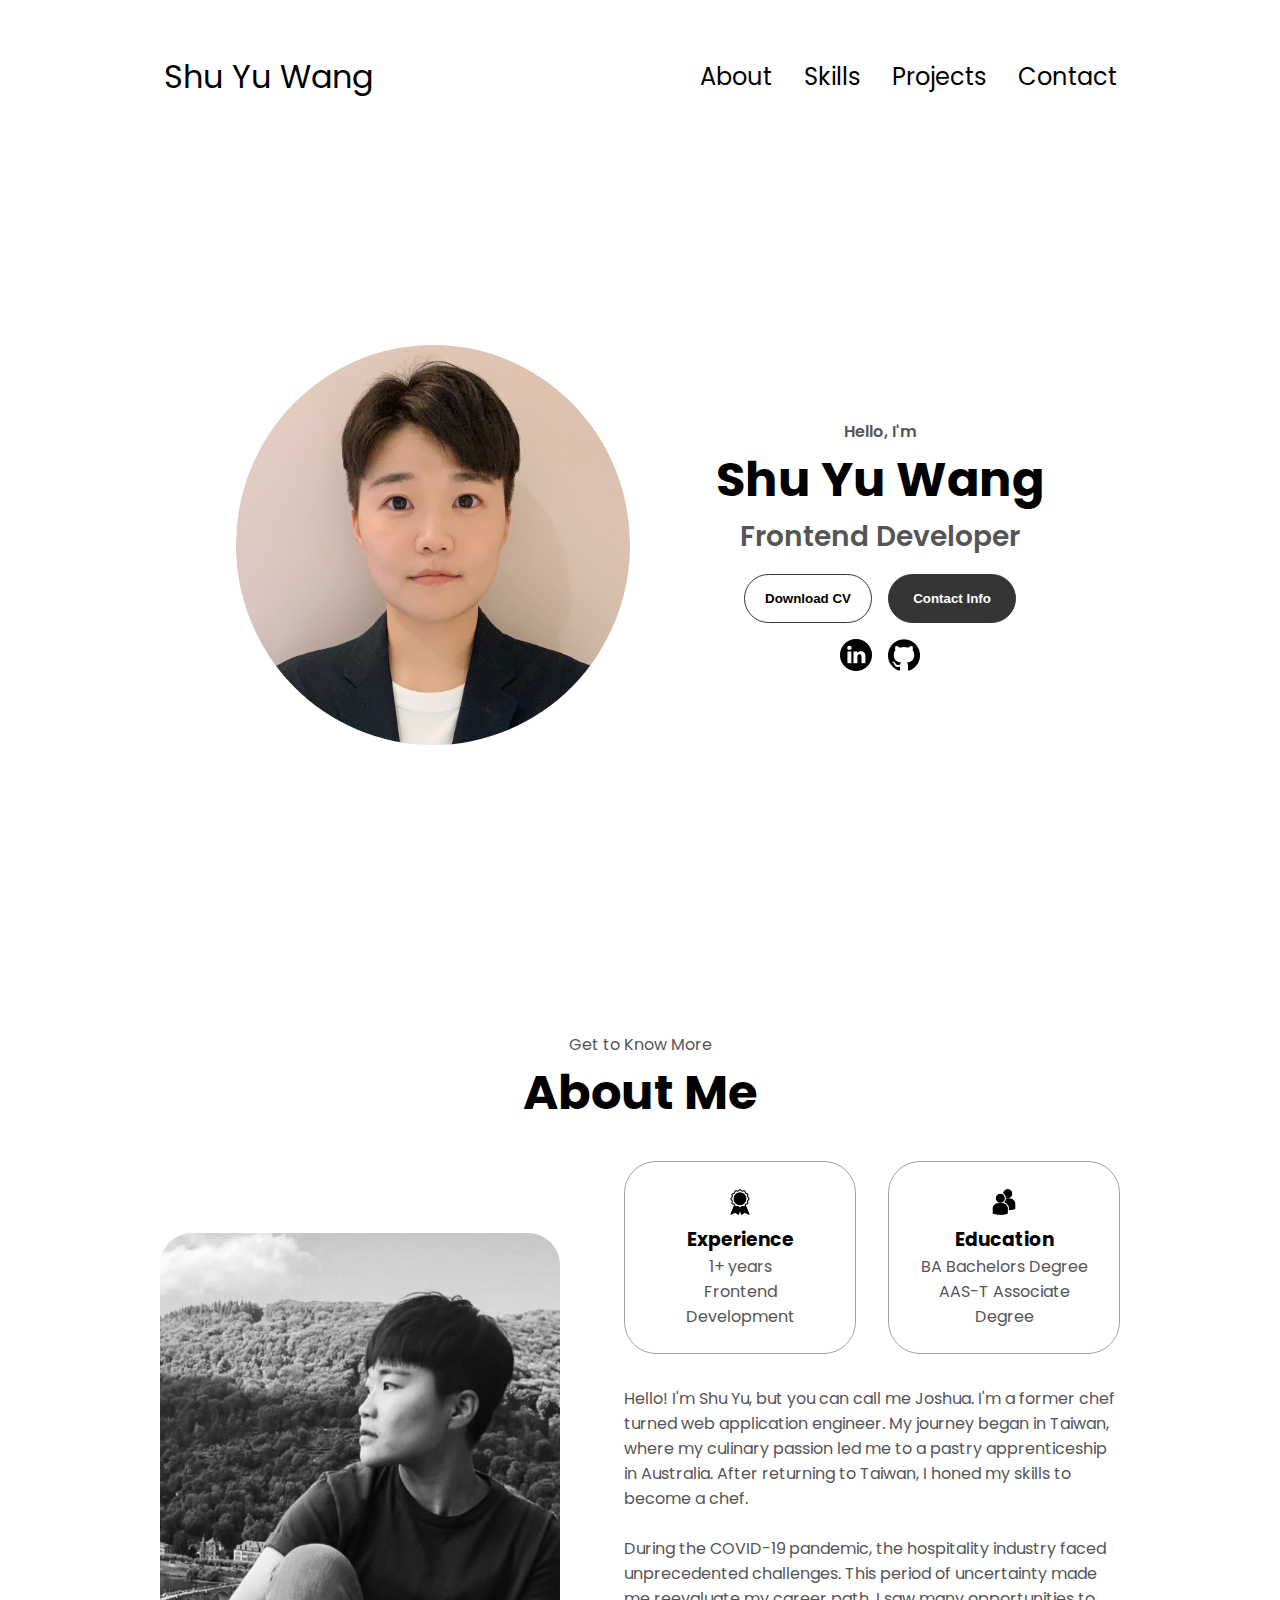
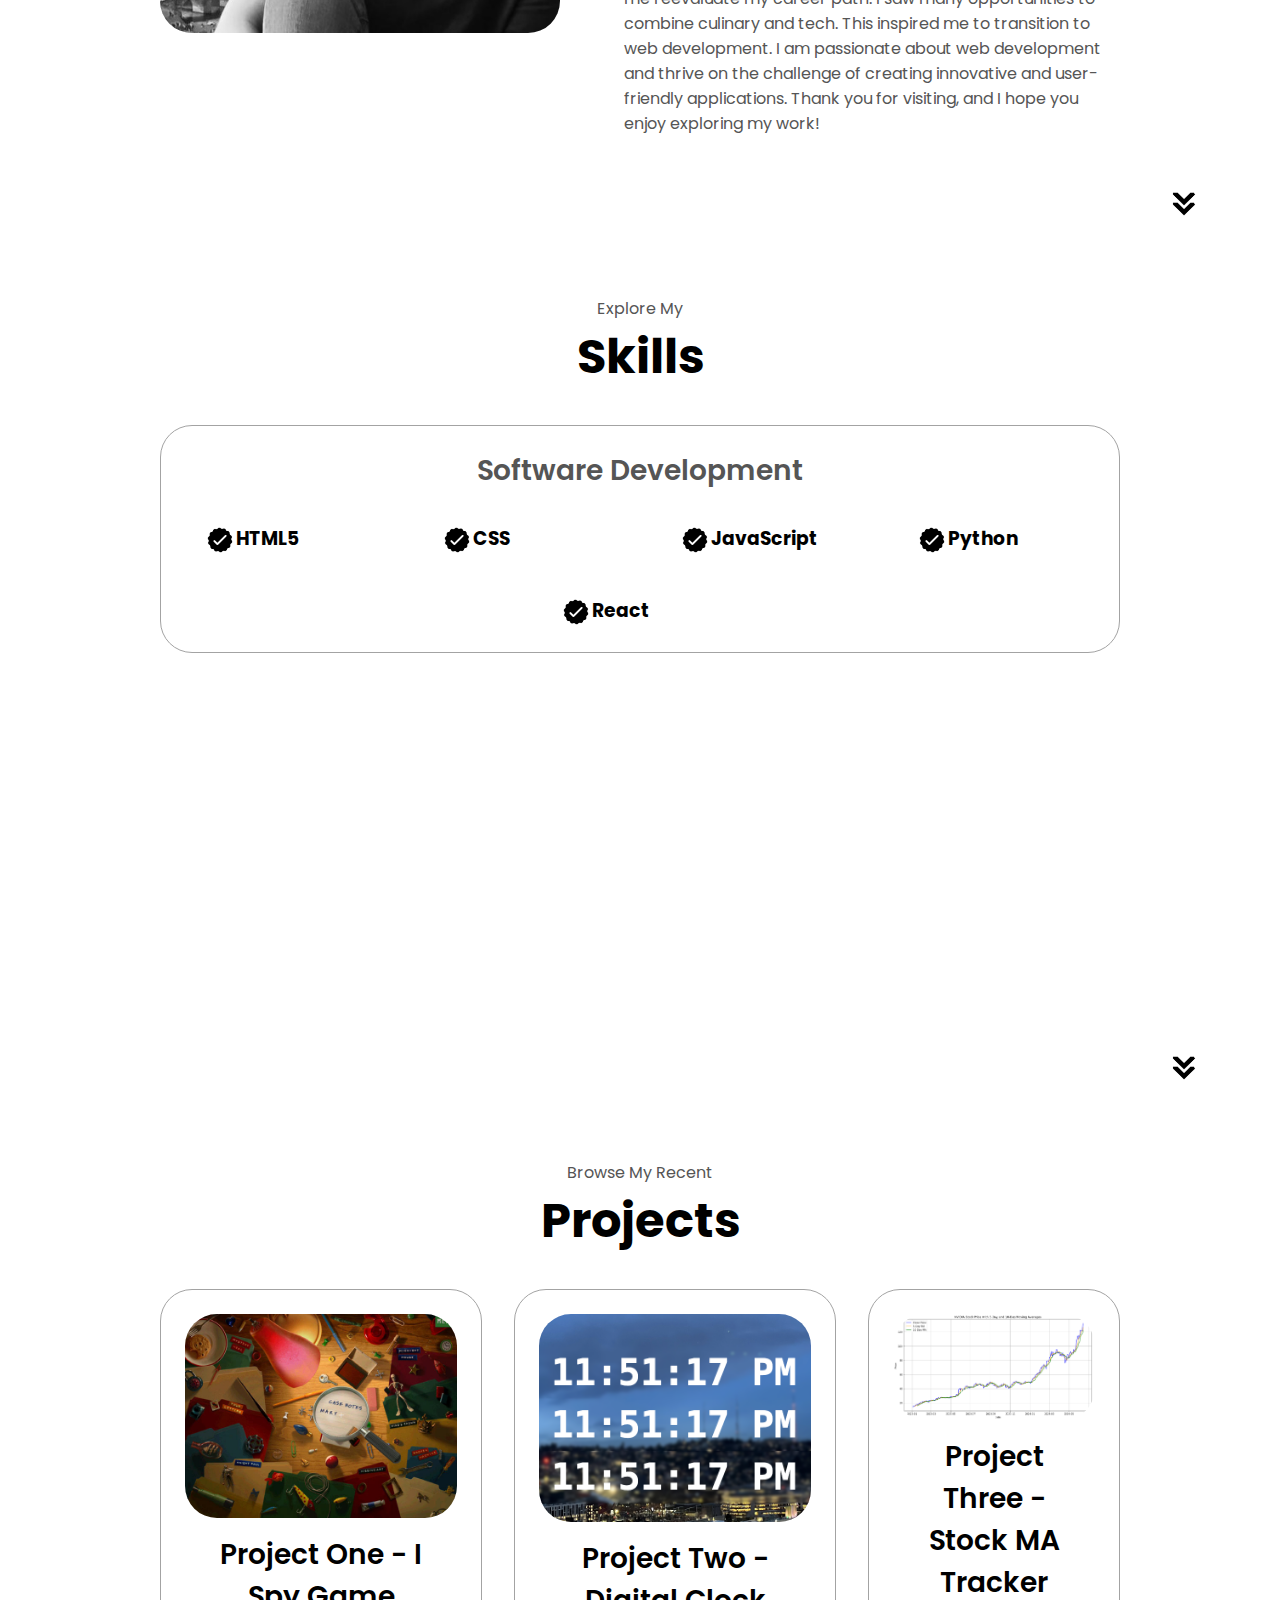
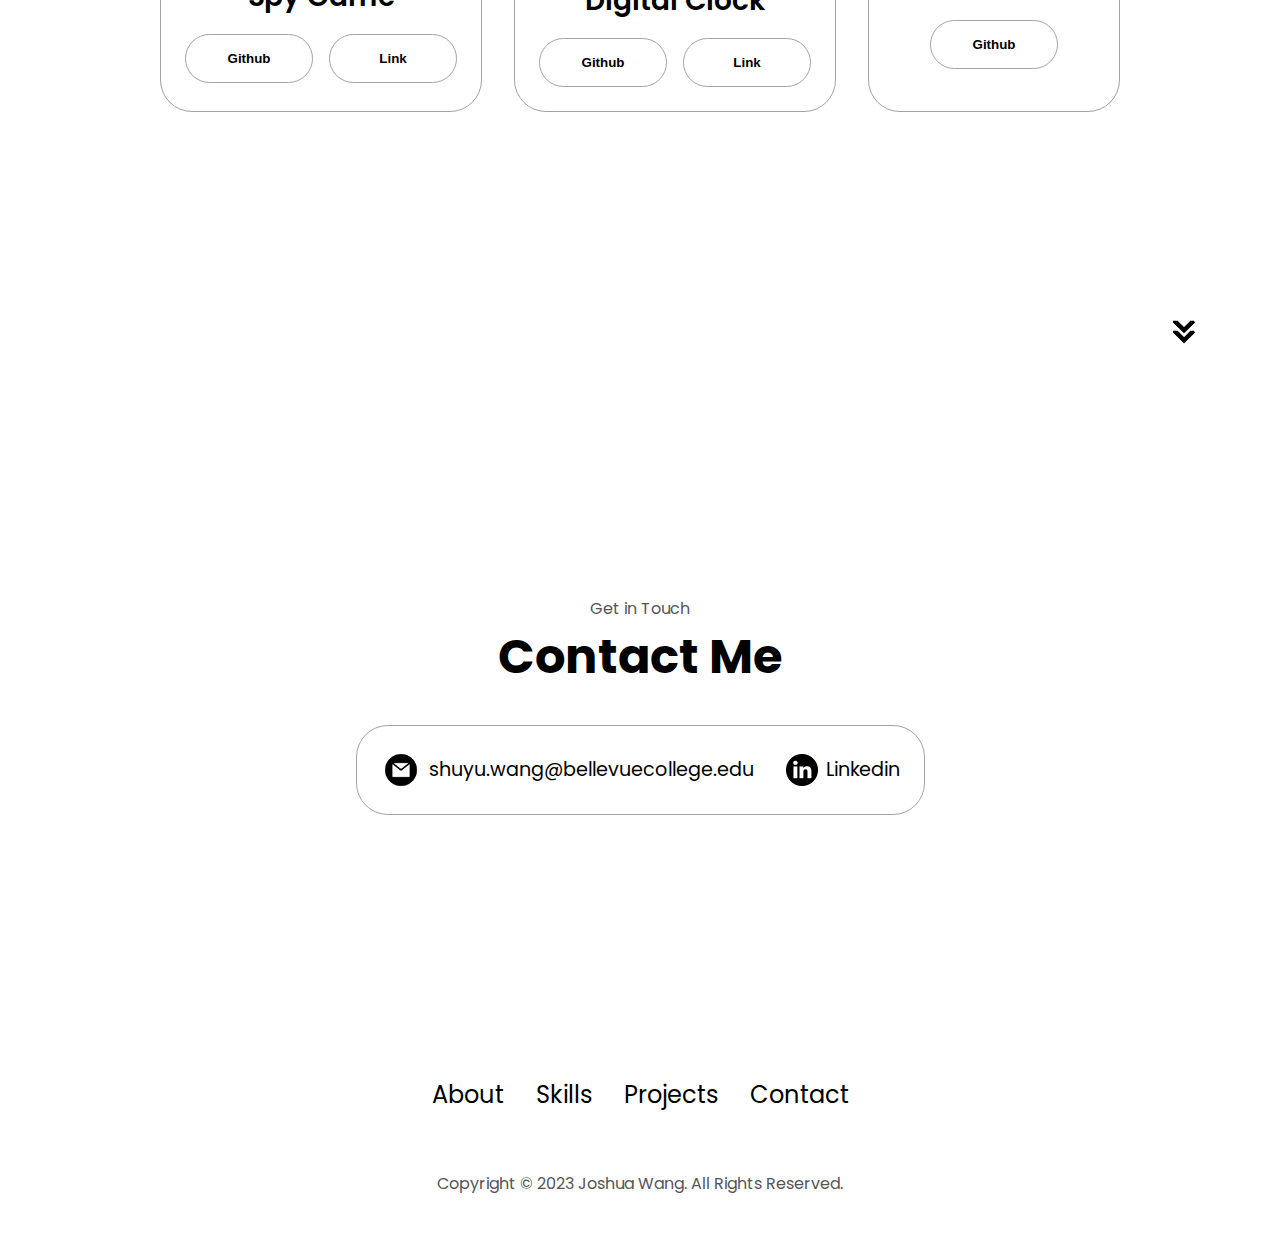
==== index.html @ f2f6742c "Update index.html" ====
<!DOCTYPE html>
<html lang="en">
  
<head>
  <meta charset="UTF-8">
  <meta name="viewport" content="width=device-width, initial-scale=1.0">
  <title>My Portfolio</title>
  <link rel="stylesheet" href="style.css">
  <link rel="stylesheet" href="mediaqueries.css">
</head>

<body>
  <nav id="desktop-nav">
    <div class="logo">Shu Yu Wang</div>
    <div>
      <ul class="nav-links">
        <li><a href="#about">About</a></li>
        <li><a href="#skills">Skills</a></li>
        <li><a href="#projects">Projects</a></li>
        <li><a href="#contact">Contact</a></li>
      </ul>
    </div>
  </nav>
  <nav id="hamburger-nav">
    <div class="logo">Shu Yu Wang</div>
    <div class="hamburger-menu">
      <div class="hamburger-icon" onclick="toggleMenu()">
        <span></span>
        <span></span>
        <span></span>
      </div>
      <div class="menu-links">
        <li><a href="#about" onclick="toggleMenu()">About</a></li>
        <li><a href="#skills" onclick="toggleMenu()">Skills</a></li>
        <li><a href="#project" onclick="toggleMenu()">Projects</a></li>
        <li><a href="#contact" onclick="toggleMenu()">Contact</a></li>
      </div>
    </div>
  </nav>
  <section id="profile">
    <div class="section__pic-container">
      <img class="profile-pic" src="./assets/profile-pic.png" alt="JW profile picture" />
    </div>
    <div class="section__text">
      <p class="section__text__p1">Hello, I'm</p>
      <h1 class="title">Shu Yu Wang</h1>
      <p class="section__text__p2">Frontend Developer</p>
      <div class="btn-container">
        <button class="btn btn-color-2" onclick="window.open('./assets/Resume_ShuYu_2024.pdf')">
          Download CV
        </button>
        <button class="btn btn-color-1" onclick="location.href='./#contact'">
          Contact Info
        </button>
      </div>
      <div id="socials-container">
        <img src="./assets/linkedin.png" alt="My Linkedin profile" class="icon"
          onclick="location.href='https://www.linkedin.com/in/shuyw/'" />
        <img src="./assets/github.png" alt="My Github profile" class="icon"
          onclick="location.href='https://github.com/joshuagnes'" />
      </div>
    </div>
  </section>
  <section id="about">
    <p class="section__text__p1">Get to Know More</p>
    <h1 class="title">About Me</h1>
    <div class="section-container">
      <div class="section__pic-container">
        <img src="./assets/about-pic.jpg" alt="profile picture" class="about-pic" />
      </div>
      <div class="about-details-container">
        <div class="about-containers">
          <div class="details-container">
            <img src="./assets/experience.png" alt="Experience icon" class="icon" />
            <h3>Experience</h3>
            <p>1+ years <br />Frontend Development</p>
          </div>
          <div class="details-container">
            <img src="./assets/education.png" alt="Education icon" class="icon" />
            <h3>Education</h3>
            <p>BA Bachelors Degree<br />AAS-T Associate Degree</p>
          </div>
        </div>
        <div class="text-container">
          <p>
            Hello! I'm Shu Yu, but you can call me Joshua. I'm a former chef
            turned web application engineer. My journey began in Taiwan, where
            my culinary passion led me to a pastry apprenticeship in
            Australia. After returning to Taiwan, I honed my skills to become
            a chef.
          </p>
          <br />
          <p>
            During the COVID-19 pandemic, the hospitality industry faced
            unprecedented challenges. This period of uncertainty made me
            reevaluate my career path. I saw many opportunities to combine
            culinary and tech. This inspired me to transition to web
            development. I am passionate about web development and thrive on
            the challenge of creating innovative and user-friendly
            applications. Thank you for visiting, and I hope you enjoy
            exploring my work!
          </p>
        </div>
      </div>
    </div>
    <img src="./assets/arrow.png" alt="arrow icon" class="icon arrow" onclick="location.href='./#skills'" />
  </section>
  <section id="skills">
    <p class="section__text__p1">Explore My</p>
    <h1 class="title">Skills</h1>
    <div class="experience-details-container">
      <div class="about-containers">
        <div class="details-container">
          <h2 class="experience-sub-title">Software Development</h2>
          <div class="article-container">
            <article>
              <img src="./assets/checkmark.png" alt="Experience icon" class="icon" />
              <div>
                <h3>HTML5</h3>
              </div>
            </article>
            <article>
              <img src="./assets/checkmark.png" alt="Experience icon" class="icon" />
              <div>
                <h3>CSS</h3>
              </div>
            </article>
            <article>
              <img src="./assets/checkmark.png" alt="Experience icon" class="icon" />
              <div>
                <h3>JavaScript</h3>
              </div>
            </article>
            <article>
              <img src="./assets/checkmark.png" alt="Experience icon" class="icon" />
              <div>
                <h3>Python</h3>
              </div>
            </article>
            <article>
              <img src="./assets/checkmark.png" alt="Experience icon" class="icon" />
              <div>
                <h3>React</h3>
              </div>
            </article>
          </div>
        </div>
      </div>
    </div>
    <img src="./assets/arrow.png" alt="arrow icon" class="icon arrow" onclick="location.href='./#projects'" />
  </section>
  <section id="projects">
    <p class="section__text__p1">Browse My Recent</p>
    <h1 class="title">Projects</h1>
    <div class="experience-details-container">
      <div class="about-containers">
        <div class="details-container color-container">
          <div class="article-container">
            <img src="./assets/project-1.jpg" alt="Project 1" class="project-img" />
          </div>
          <h2 class="experience-sub-title project-title">
            Project One - I Spy Game
          </h2>
          <div class="btn-container">
            <button class="btn btn-color-2 project-btn"
              onclick="window.open('https://github.com/joshuagnes/dev109/tree/main/ispy', '_blank')">
              Github
            </button>
            <button class="btn btn-color-2 project-btn"
              onclick="window.open('https://joshuagnes.github.io/dev109/ispy/index.html', '_blank')">
              Link
            </button>
          </div>
        </div>
        <div class="details-container color-container">
          <div class="article-container">
            <img src="./assets/project-2.png" alt="Project 2" class="project-img" />
          </div>
          <h2 class="experience-sub-title project-title">
            Project Two - Digital Clock
          </h2>
          <div class="btn-container">
            <button class="btn btn-color-2 project-btn"
              onclick="window.open('https://github.com/joshuagnes/digital-clock-react', '_blank')">
              Github
            </button>
            <button class="btn btn-color-2 project-btn"
              onclick="window.open('https://joshuagnes.github.io/digital-clock-react/', '_blank')">
              Link
            </button>
          </div>
        </div>
        <div class="details-container color-container">
          <div class="article-container">
            <img src="./assets/project-3.png" alt="Project 3" class="project-img" />
          </div>
          <h2 class="experience-sub-title project-title">Project Three - Stock MA Tracker </h2>
          <div class="btn-container">
            <button class="btn btn-color-2 project-btn"
              onclick="window.open('https://github.com/joshuagnes/stock_ma_tracker/blob/main/README.md', '_blank')">
              Github
            </button>

          </div>
        </div>
      </div>
    </div>
    <img src="./assets/arrow.png" alt="arrow icon" class="icon arrow" onclick="location.href='./#contact'" />
  </section>
  <section id="contact">
    <p class="section__text__p1">Get in Touch</p>
    <h1 class="title">Contact Me</h1>
    <div class="contact-info-upper-container">
      <div class="contact-info-container">
        <img src="./assets/email.png" alt="email icon" class="icon contact-icon email-icon" />
        <p>
          <a href="mailto:shuyu.wang@bellevuecollege.edu">shuyu.wang@bellevuecollege.edu</a>
        </p>
      </div>
      <div class="contact-info-container">
        <img src="./assets/linkedin.png" alt="linkedin icon" class="icon contact-icon" />
        <p>
          <a href="https://www.linkedin.com/in/shuyw/" target="_blank">Linkedin</a>
        </p>
      </div>
    </div>
  </section>
  <footer>
    <nav>
      <div class="nav-link-container">
        <ul class="nav-links">
          <li><a href="#about">About</a></li>
          <li><a href="#skills">Skills</a></li>
          <li><a href="#projects">Projects</a></li>
          <li><a href="#contact">Contact</a></li>
        </ul>
      </div>
    </nav>
    <p>Copyright &#169; 2023 Joshua Wang. All Rights Reserved.</p>
  </footer>
  <script src="script.js"></script>
</body>

</html>
---- style.css ----
@import url("https://fonts.googleapis.com/css2?family=Poppins:ital,wght@0,100;0,200;0,300;0,400;0,500;0,600;0,700;0,800;0,900;1,100;1,200;1,300;1,400;1,500;1,600;1,700;1,800;1,900&display=swap");

* {
  margin: 0;
  padding: 0;
}

body {
  font-family: "Poppins", sans-serif;
}

html {
  scroll-behavior: smooth;
}

p {
  color: rgb(85, 85, 85);
}

/* Transition */

a,
.btn {
  transition: all 300ms ease;
}

/* Desktop NAV */

nav,
.nav-links {
  display: flex;
}

nav {
  justify-content: space-around;
  align-items: center;
  height: 17vh;
  
}

.nav-links {
  gap: 2rem;
  list-style: none;
  font-size: 1.5rem;
}

a {
  color: black;
  text-decoration: none;
  text-decoration-color: white;
}

a:hover {
  color: gray;
  text-decoration: underline;
  text-underline-offset: 0.5rem;
  text-decoration-color: rgb(181, 181, 181);
}

.logo {
  font-size: 2rem;
}

.logo:hover {
  cursor: default;
}

/* hamburger-menu */
#hamburger-nav {
  display: none;
}

.hamburger-menu {
  position: relative;
  display: inline-block;
}

.hamburger-icon {
  display: flex;
  flex-direction: column;
  justify-content: space-between;
  height: 24px;
  width: 30px;
  cursor: pointer;
}

.hamburger-icon span {
  width: 100%;
  height: 2px;
  background-color: black;
  transition: all 0.3 ease-in-out;
}

.menu-links {
  position: absolute;
  top: 100%;
  right: 0;
  background-color: white;
  width: fit-content;
  max-height: 0;
  overflow: hidden;
  transition: all 0.3 ease-in-out;
}

.menu-links a {
  display: block;
  padding: 10px;
  text-align: center;
  font-size: 1.5rem;
  color: black;
  text-decoration: none;
  transition: all 0.3 ease-in-out;
}

.menu-links li {
  list-style: none;
}

.menu-links.open {
  max-height: 300px;
}

/* first span element */
.hamburger-icon.open span:first-child {
  transform: rotate(45deg) translate(10px, 5px);
  
}

.hamburger-icon.open span:nth-child(2) {
  opacity: 0;
}

.hamburger-icon.open span:last-child {
  transform: rotate(-45deg) translate(10px, -5px);
}

.hamburger-icon span:first-child {
  transform: none;
}

.hamburger-icon span:first-child {
  opacity: 1;
}

.hamburger-icon span:first-child {
  transform: none;
}

/* SECTIONS */

section {
  padding-top: 4vh;
  height: 96vh;
  margin: 0 10rem;
  box-sizing: border-box;
  min-height: fit-content;
}

.section-container {
  display: flex;
}

/* PROFILE SECTION */

#profile {
  display: flex;
  justify-content: center;
  gap: 5rem;
  height: 80vh;
}

.profile-pic {
  border-radius: 50%;
}

.section__pic-container {
  display: flex;
  height: 400px;
  width: 400px;
  margin: auto 0;
}

.section__text {
  align-self: center;
  text-align: center;
}

.section__text p {
  font-weight: 600;
}

.section__text__p1 {
  text-align: center;
}

.section__text__p2 {
  text-align: center;
  font-size: 1.75rem;
  margin-bottom: 1rem;
}

.title {
  font-size: 3rem;
  text-align: center;
}

#socials-container {
  display: flex;
  justify-content: center;
  margin-top: 1rem;
  gap: 1rem;
}

/* ICON */

.icon {
  cursor: pointer;
  height: 2rem;
}

/* BUTTONS */

.btn-container {
  display: flex;
  justify-content: center;
  gap: 1rem;
}

.btn {
  font-weight: 600;
  transition: all 300 ease;
  padding: 1rem;
  width: 8rem;
  border-radius: 2rem;

  outline-offset: 4px;
}

.btn-color-1,
.btn-color-2 {
  border: rgb(53, 53, 53) 0.1rem solid;
}

.btn-color-1:hover,
.btn-color-2:hover {
  cursor: pointer;
  transition: 0.15ms;
}

.btn-color-1,
.btn-color-2:hover {
  background: rgb(53, 53, 53);
  color: white;
}

.btn-color-1:hover {
  background: white;
  color: black;
}

.btn-color-2 {
  background: none;
}

.btn-color-2:hover {
  border: reg(255, 255, 255) 0.1rem solid;
}

/* About section */

#about {
  position: relative;
}

.about-containers {
  gap: 2rem;
  margin-bottom: 2rem;
  margin-top: 2rem;
}

.about-details-container {
  justify-content: center;
  flex-direction: column;
}

.about-containers,
.about-details-container {
  display: flex;
}

.about-pic {
  border-radius: 2rem;
}

.arrow {
  position: absolute;
  right: -5rem;
  bottom: 2.5rem;
}

.details-container {
  padding: 1.5rem;
  flex: 1;
  background: white;
  border-radius: 2rem;
  border: rgb(53, 53, 53) 0.1rem solid;
  border-color: rgb(163, 163, 163);
  text-align: center;
}

.section-container {
  gap: 4rem;
  right: 80%;
}

.section__pic-container {
  height: 400px;
  width: 400px;
  margin: auto 0;
}

/* Experience Section */

#skills {
  position: relative;
}

.experience-sub-title {
  color: rgb(85, 85, 85);
  font-weight: 600;
  font-size: 1.75rem;
  margin-bottom: 2rem;
}

.experience-details-container {
  display: flex;
  justify-content: center;
  flex-direction: column;
}

.article-container {
  display: flex;
  text-align: initial;
  flex-wrap: wrap;
  flex-direction: row;
  gap: 2.5rem;
  justify-content: space-around;
}

article {
  display: flex;
  width: 10rem;
}

article .icon {
  cursor: default;
}

/* Project Section */

#projects {
  position: relative;
}

.color-container {
  border-color: rgb(163, 163, 163);
  background: rgb(255, 255, 255);
}

.project-img {
  border-radius: 2rem;
  width: 100%;
  height: 100%;
}

.project-title {
  margin: 1rem;
  color: black;
}

.project-btn {
  color: black;
  border-color: rgb(163, 163, 163);
}

/* Contact */

#contact {
  display:flex;
  justify-content: center;
  flex-direction: column;
  height: 70vh;
}

.contact-info-upper-container {
  display: flex;
  justify-content: center;
  border-radius: 2rem;
  border: rgb(53, 53, 53) 0.1rem solid;
  border-color:rgb(163, 163, 163);
  margin: 2rem auto;
  padding: 0.5rem;
}

.contact-info-container {
  display: flex;
  align-items: center;
  justify-content: center;
  gap: 0.5rem;
  margin: 1rem;
}

.contact-info-container p {
  font-size: larger;
}

.contact-icon {
  cursor: default;
}
.email-icon {
  height: 2.5rem;
}

/* Footer Section */

footer{
  height: 26vh;
  margin: 0 1rem;
}

footer p {
  text-align: center;
}
---- mediaqueries.css ----
@media screen and (max-width: 1400px) {
  #profile {
    height:83vh;
    margin-bottom: 6rem;
  } 
  .about-containers {
     flex-wrap: wrap; 
  }
}
@media screen and (max-width: 1200px) {
  #desktop-nav {
    display: none;
  }
  #hamburger-nav {
    display: flex;
  }
  #experience, 
  .experience-details-container {
    margin-top: 2rem;
  }
  #profile, 
  .section-container {
    display: block;
  }
  .arrow {
    display: none;
  }
  section, .section-container {
    height: fit-content;
  }
  
  section {
    margin: 0 5%;
  }
  .section__pic-container {
    width: 275px;
    height: 275px;
    margin: 0 auto 2rem;
  }
  
  .about-containers {
    margin-top: 0;
  }
}

@media screen and (max-width: 600px) {
  #contact, 
  footer {
    height: 40vh;
  }
  #profile {
    height: 83vh;
    margin-bottom: 0;
  }
  article {
    font-size: 1rem;
  }
  footer nav {
    height: fit-content;
    margin-bottom: 2rem;
  }
  .about-containers, 
  .contact-info-upper-container,
  .btn-container {  
    flex-wrap: wrap;
  }

  .contact-info-container {
    margin: 0;
  }
  .contact-info-container p,
  .nav-links li a {
    font-size: 1rem;
  }
  .experience-sub-title {
    font-size: 1.25rem;
  }
  .logo {
    font-size: 1.5rem;
  }
  .nav-links {
    flex-direction: column;
    gap: 0.5rem;
    text-align: center;
  }
  .section__pic-container {
    width: auto;
    height: 46vw;
    justify-content: center;
  }

  .section__text__p2 {
    font-size: 1.25rem;
  }
  .title {
    font-size: 2rem;
  }
  .text-container {
    text-align: justify;
  }
}
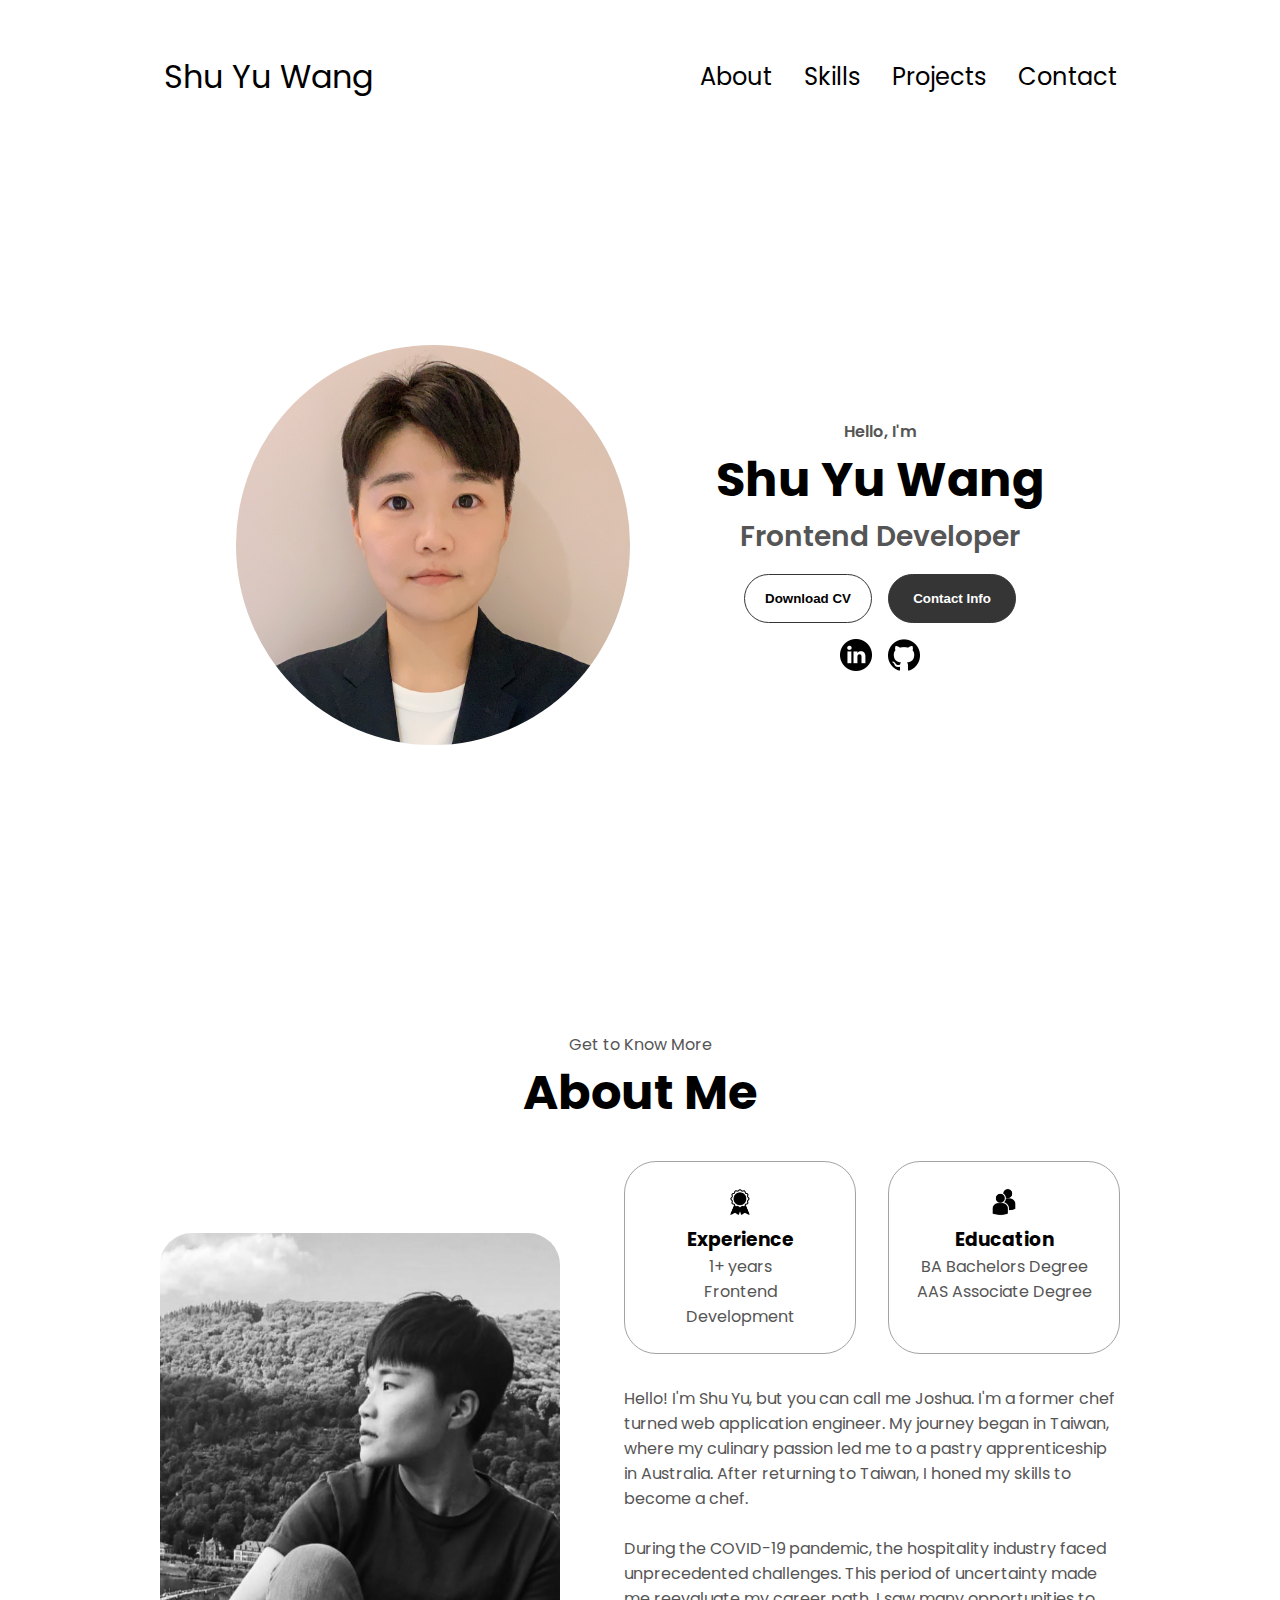
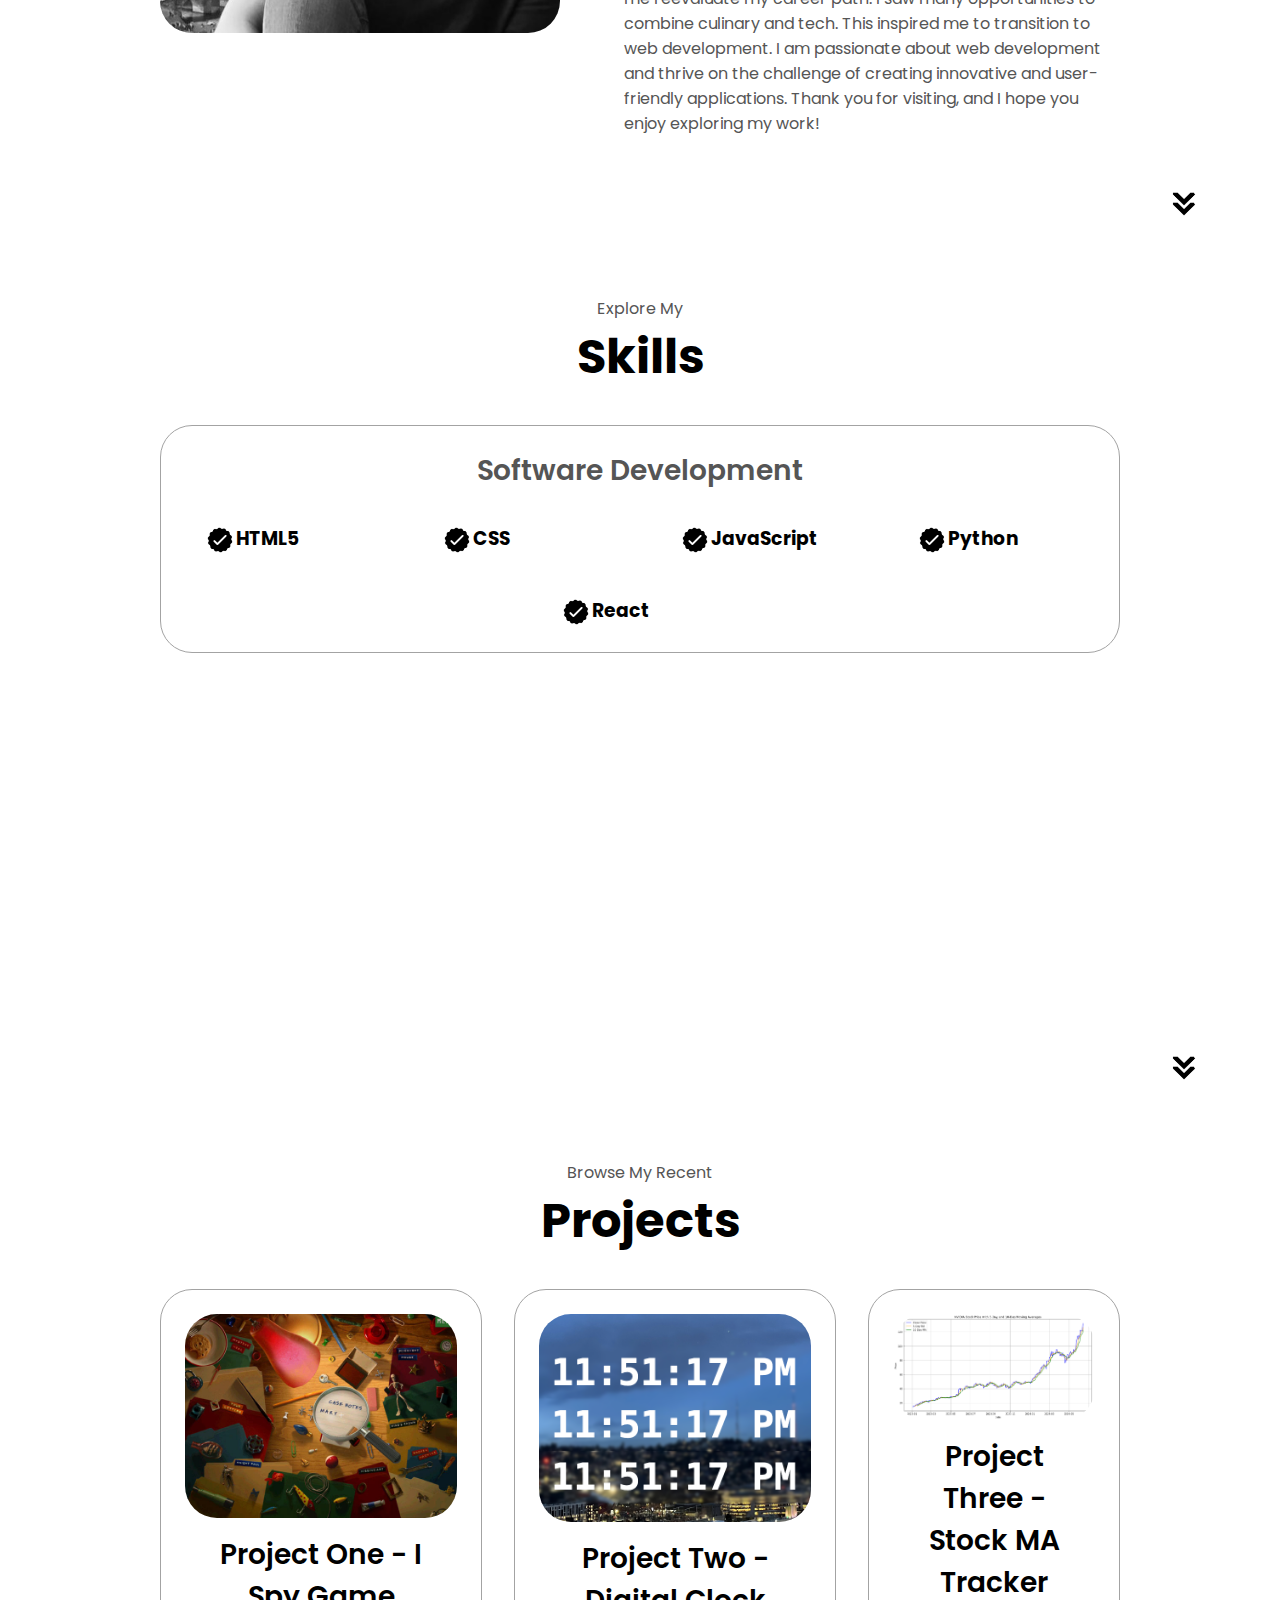
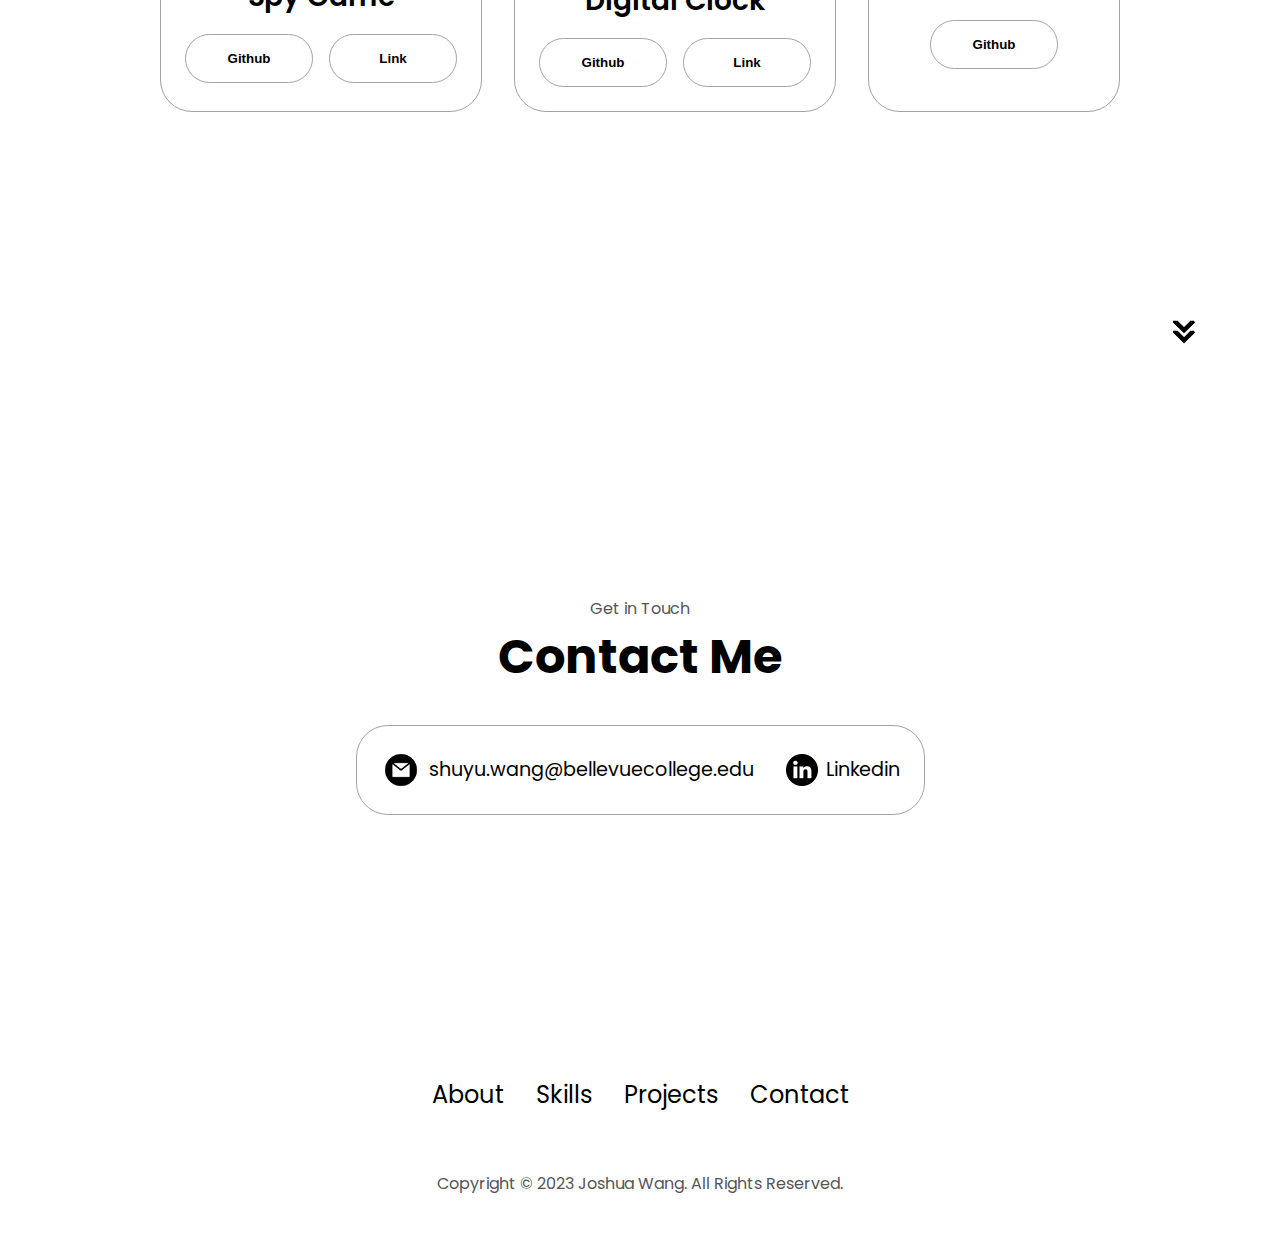
==== commit d81543f3: "Update index.html" ====
--- a/index.html
+++ b/index.html
@@ -78,7 +78,7 @@
           <div class="details-container">
             <img src="./assets/education.png" alt="Education icon" class="icon" />
             <h3>Education</h3>
-            <p>BA Bachelors Degree<br />AAS-T Associate Degree</p>
+            <p>BA Bachelors Degree<br />AAS Associate Degree</p>
           </div>
         </div>
         <div class="text-container">
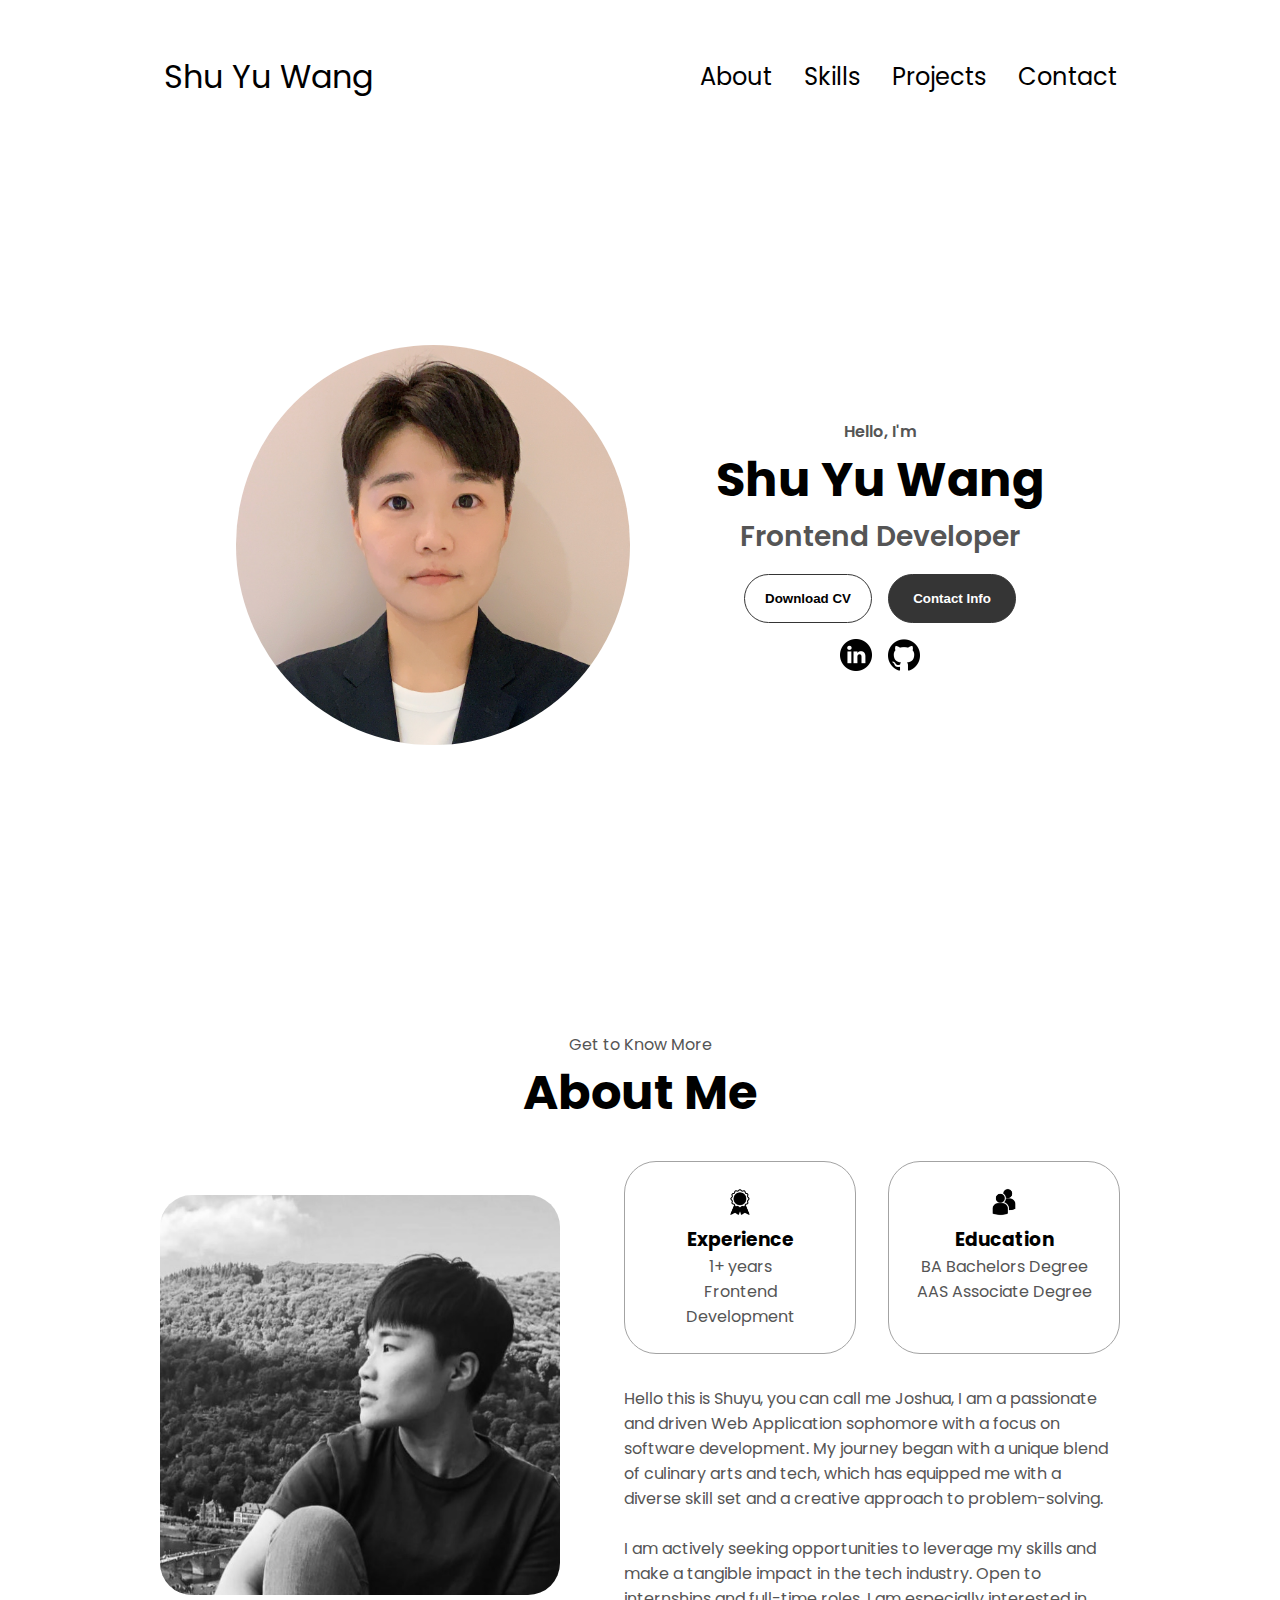
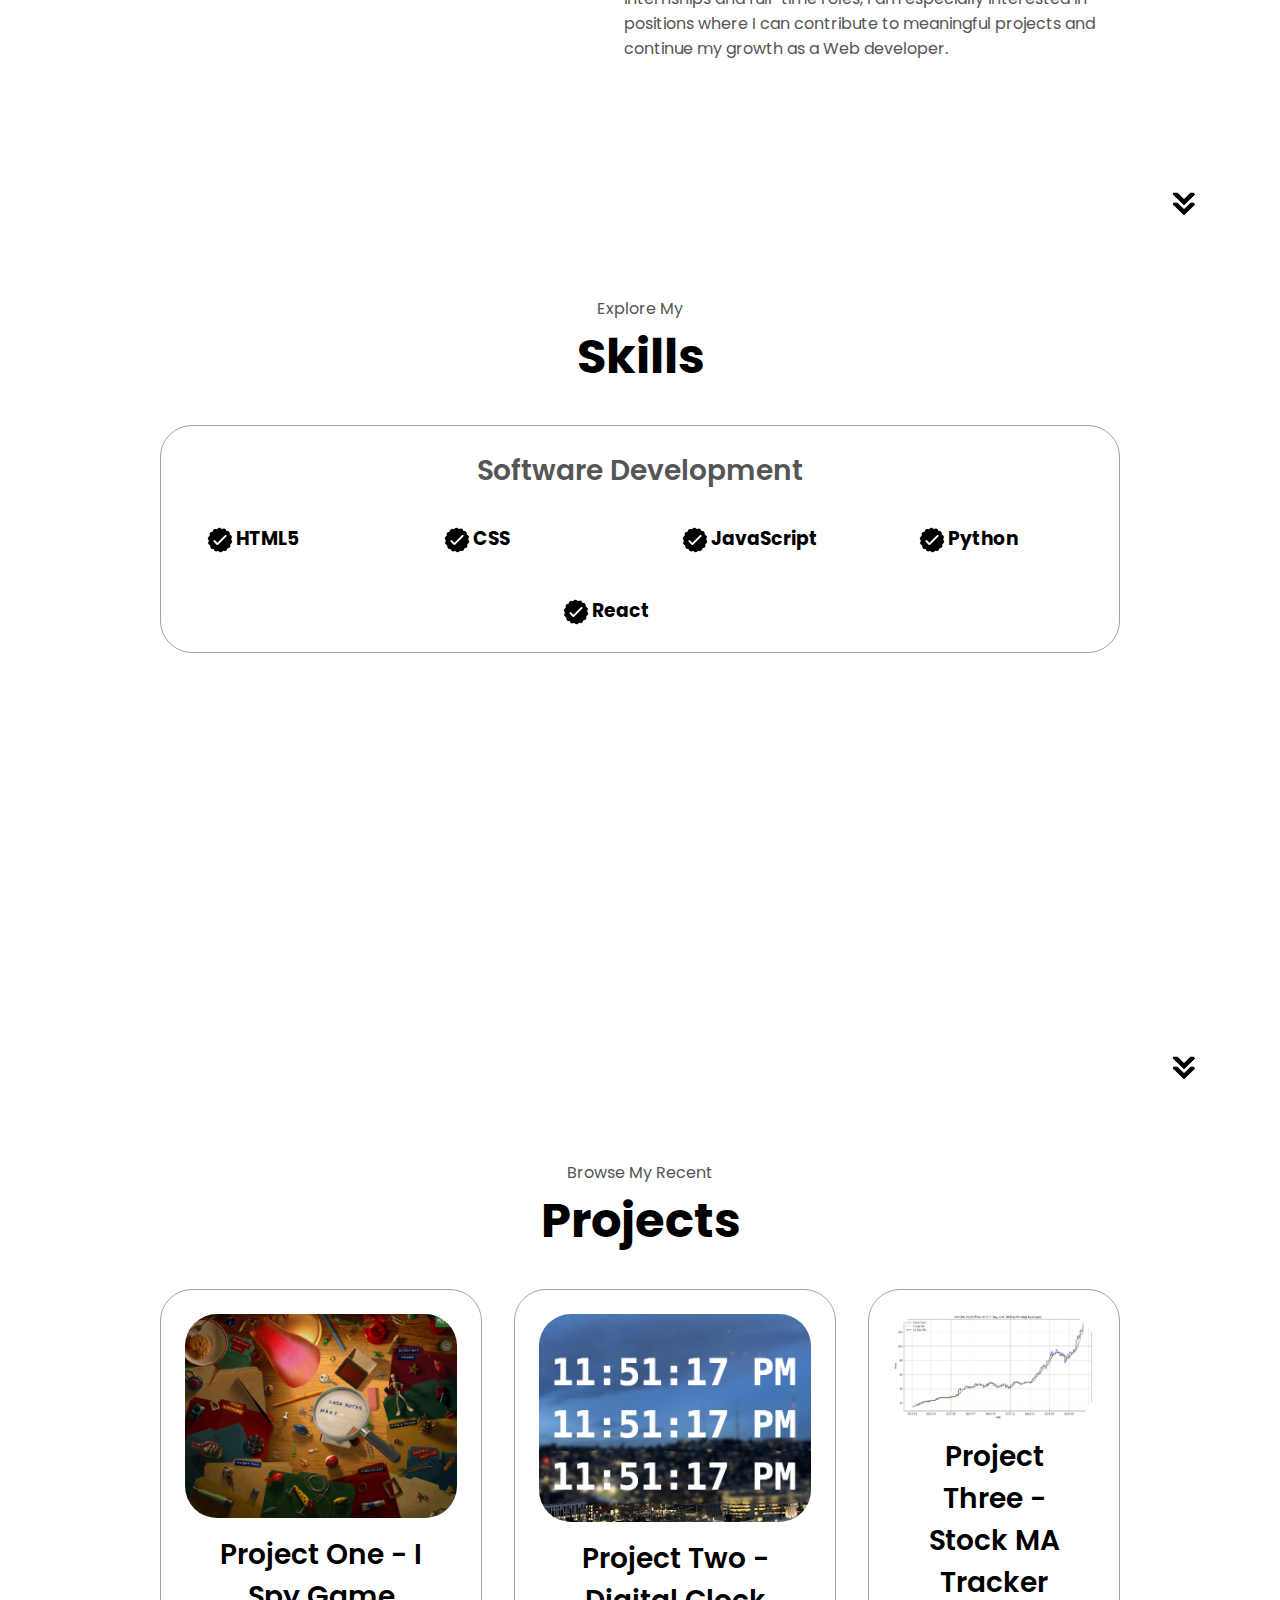
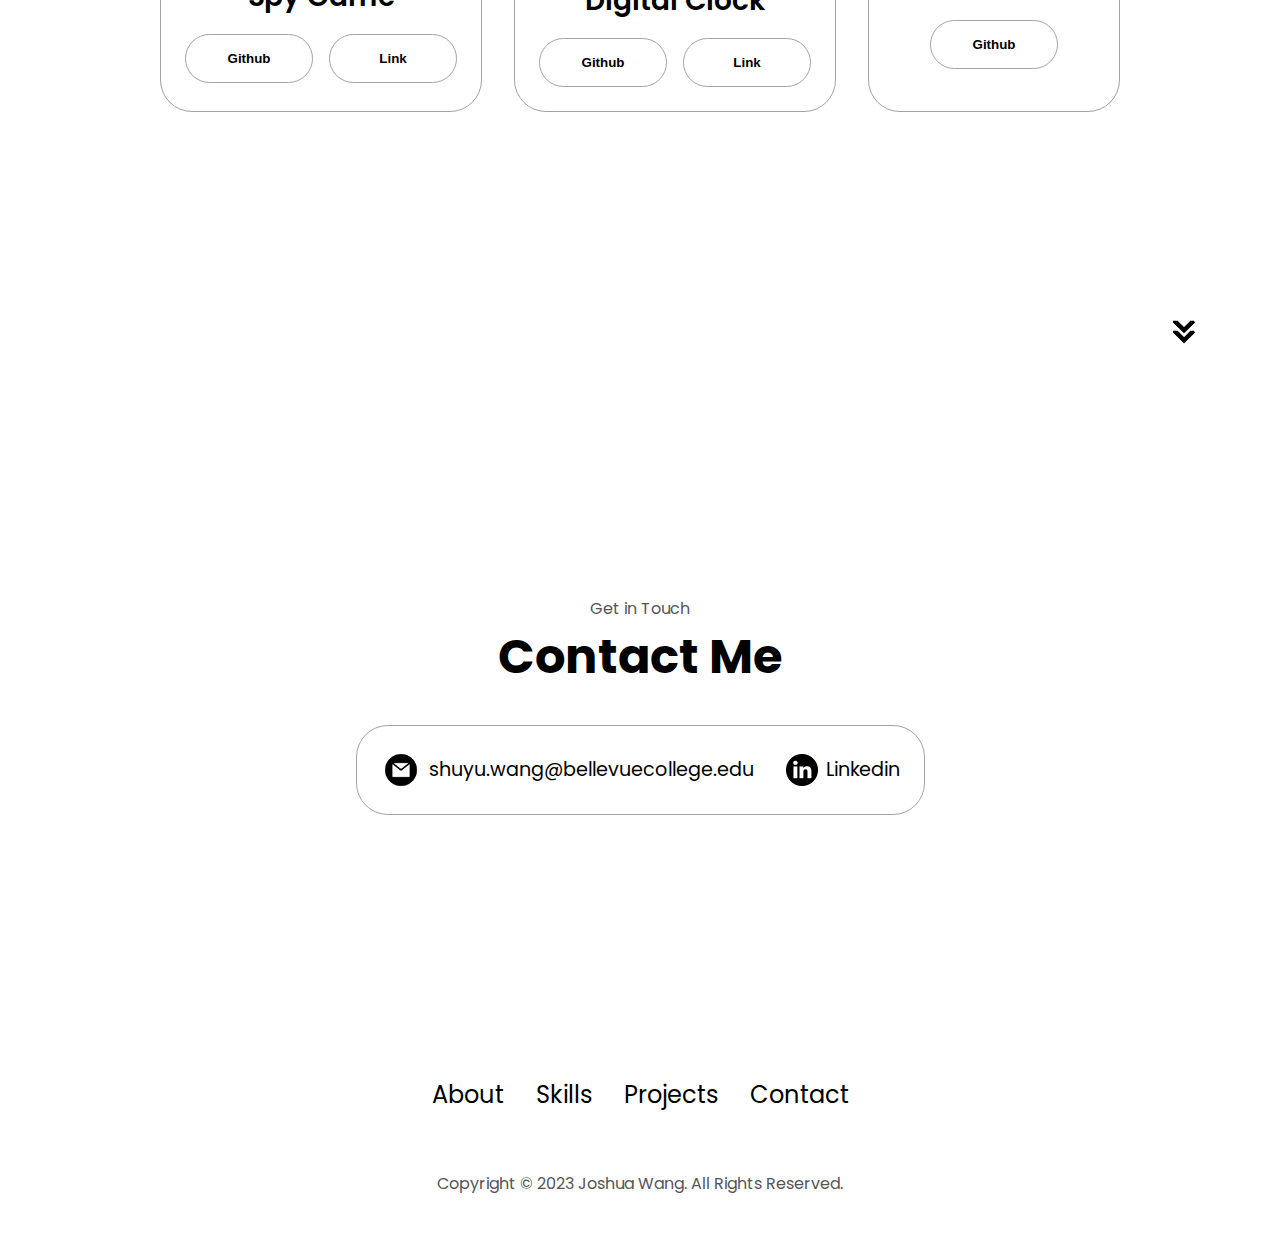
==== commit ff234d0b: "Update index.html" ====
--- a/index.html
+++ b/index.html
@@ -83,22 +83,15 @@
         </div>
         <div class="text-container">
           <p>
-            Hello! I'm Shu Yu, but you can call me Joshua. I'm a former chef
-            turned web application engineer. My journey began in Taiwan, where
-            my culinary passion led me to a pastry apprenticeship in
-            Australia. After returning to Taiwan, I honed my skills to become
-            a chef.
+             Hello this is Shuyu, you can call me Joshua, I am a passionate and driven Web Application sophomore with a focus on software development. My journey began with a unique blend of culinary arts and tech, which has equipped me with a diverse skill set and a creative approach to problem-solving.
           </p>
           <br />
           <p>
-            During the COVID-19 pandemic, the hospitality industry faced
-            unprecedented challenges. This period of uncertainty made me
-            reevaluate my career path. I saw many opportunities to combine
-            culinary and tech. This inspired me to transition to web
-            development. I am passionate about web development and thrive on
-            the challenge of creating innovative and user-friendly
-            applications. Thank you for visiting, and I hope you enjoy
-            exploring my work!
+            I am actively seeking opportunities to leverage my skills and make a tangible impact in the tech industry. Open to internships and full-time roles, I am especially interested in positions where I can contribute to meaningful projects and continue my growth as a Web developer.
+
+           
+
+
           </p>
         </div>
       </div>
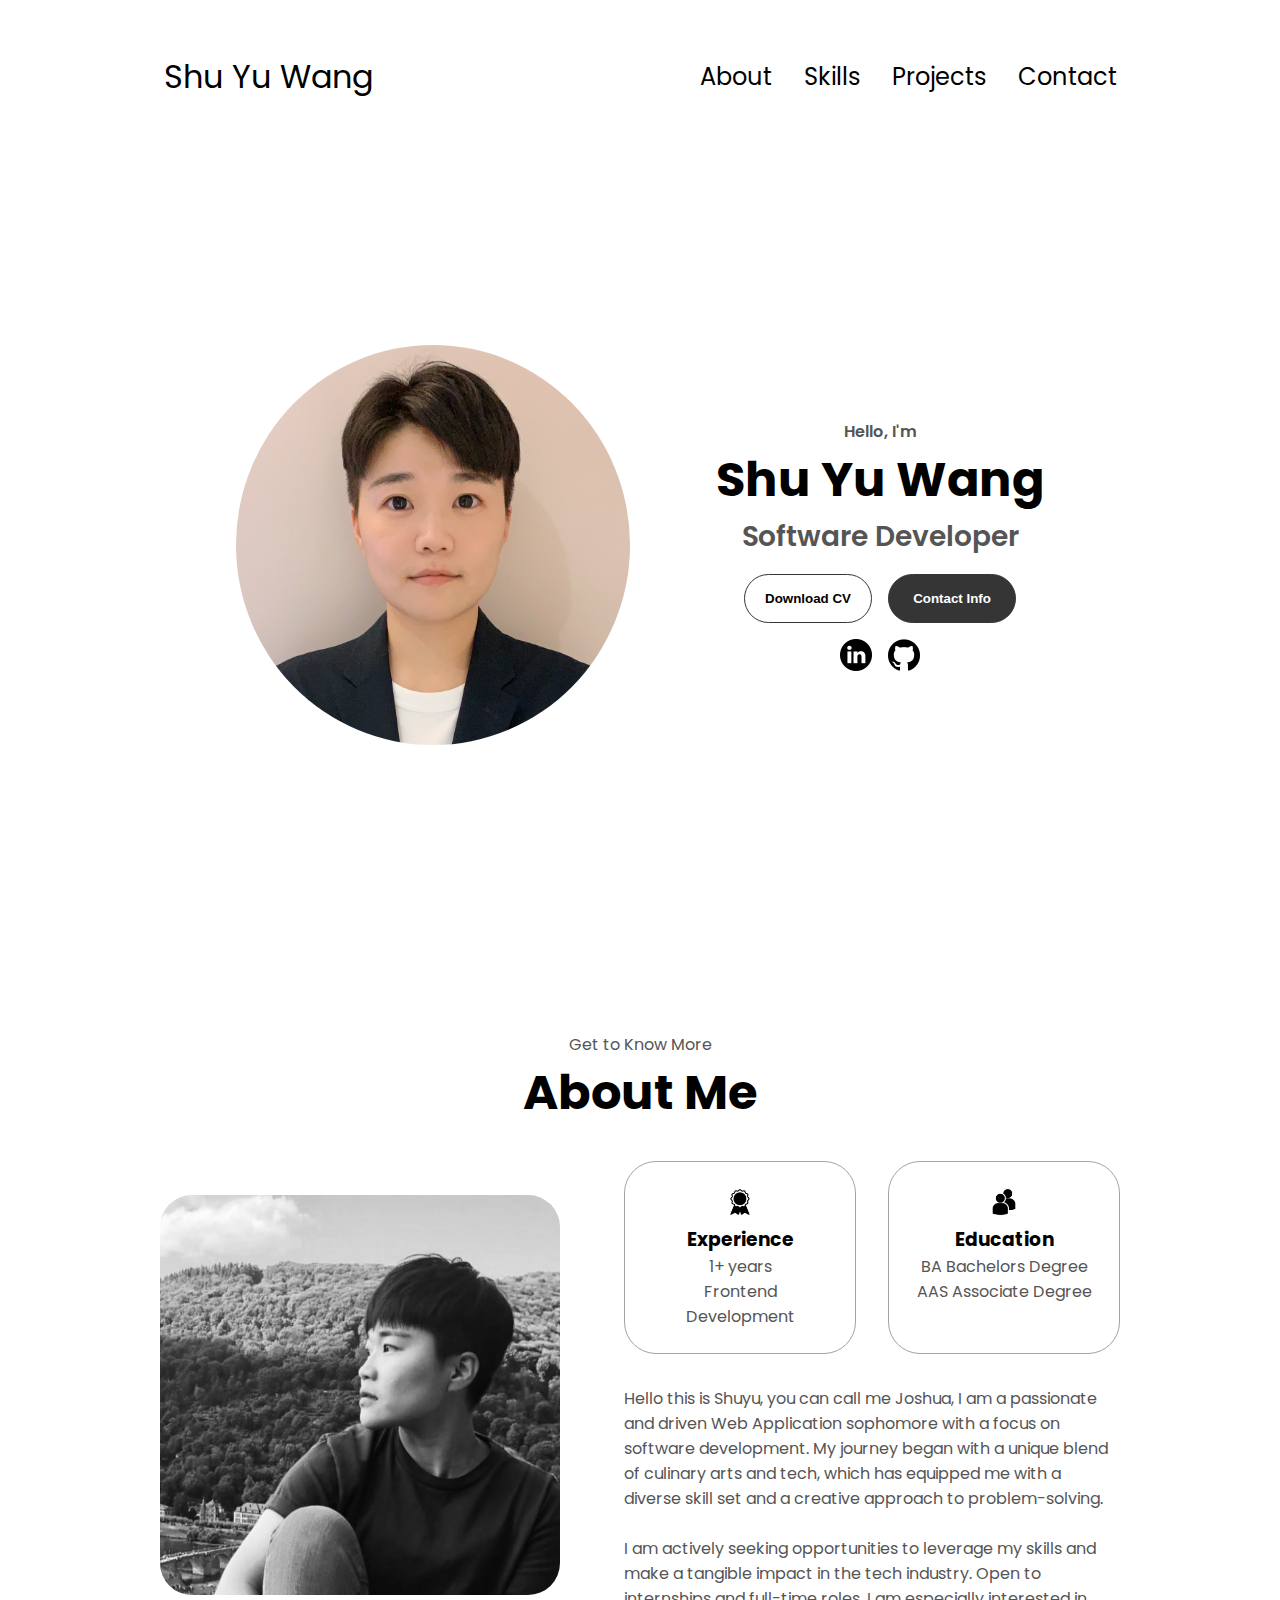
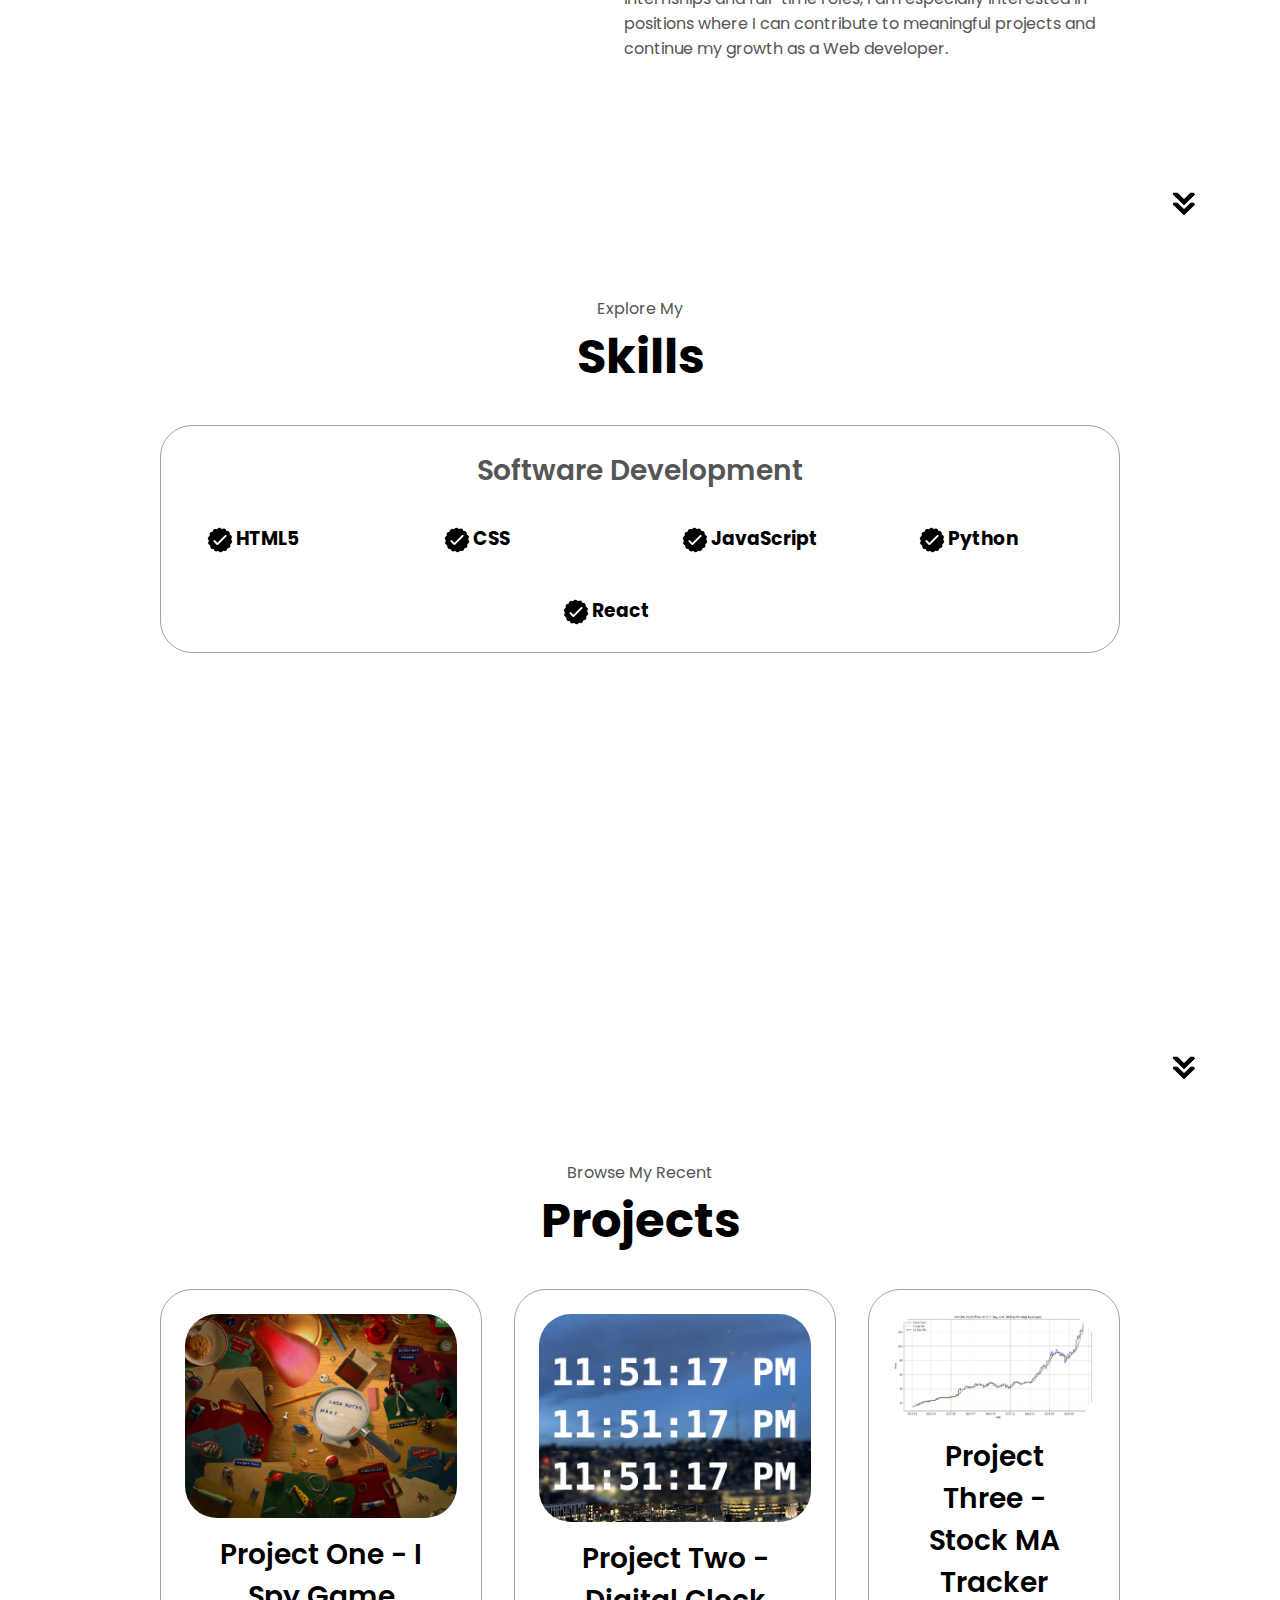
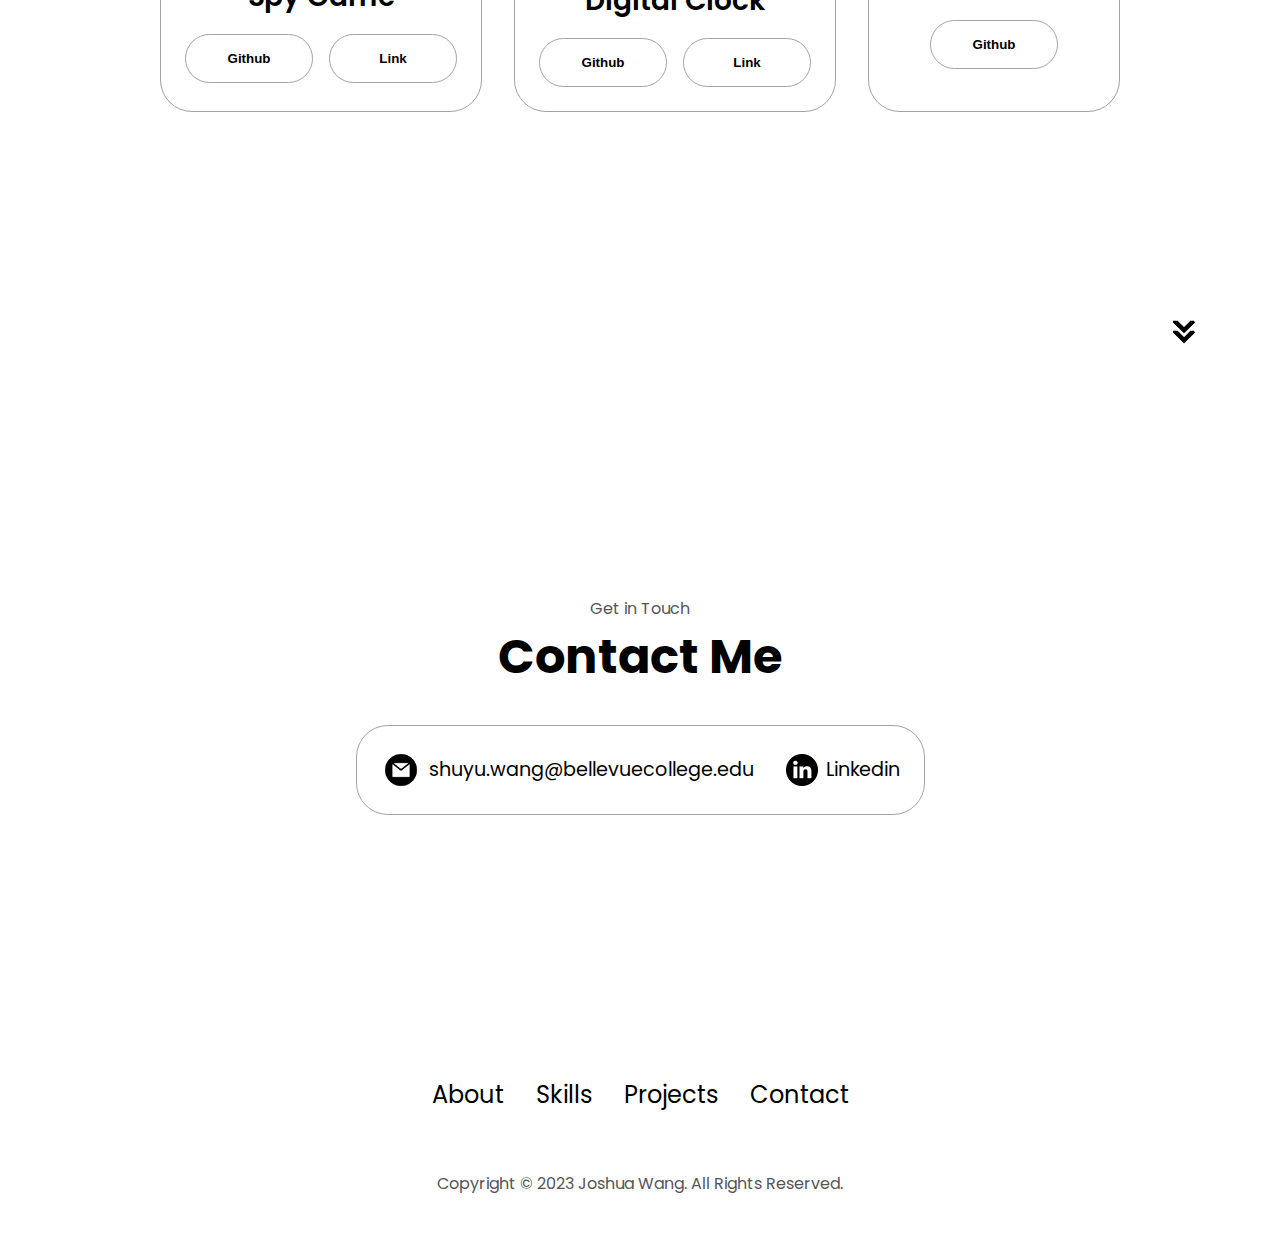
==== commit e5a4cbcb: "Update index.html" ====
--- a/index.html
+++ b/index.html
@@ -44,7 +44,7 @@
     <div class="section__text">
       <p class="section__text__p1">Hello, I'm</p>
       <h1 class="title">Shu Yu Wang</h1>
-      <p class="section__text__p2">Frontend Developer</p>
+      <p class="section__text__p2">Software Developer</p>
       <div class="btn-container">
         <button class="btn btn-color-2" onclick="window.open('./assets/Resume_ShuYu_2024.pdf')">
           Download CV
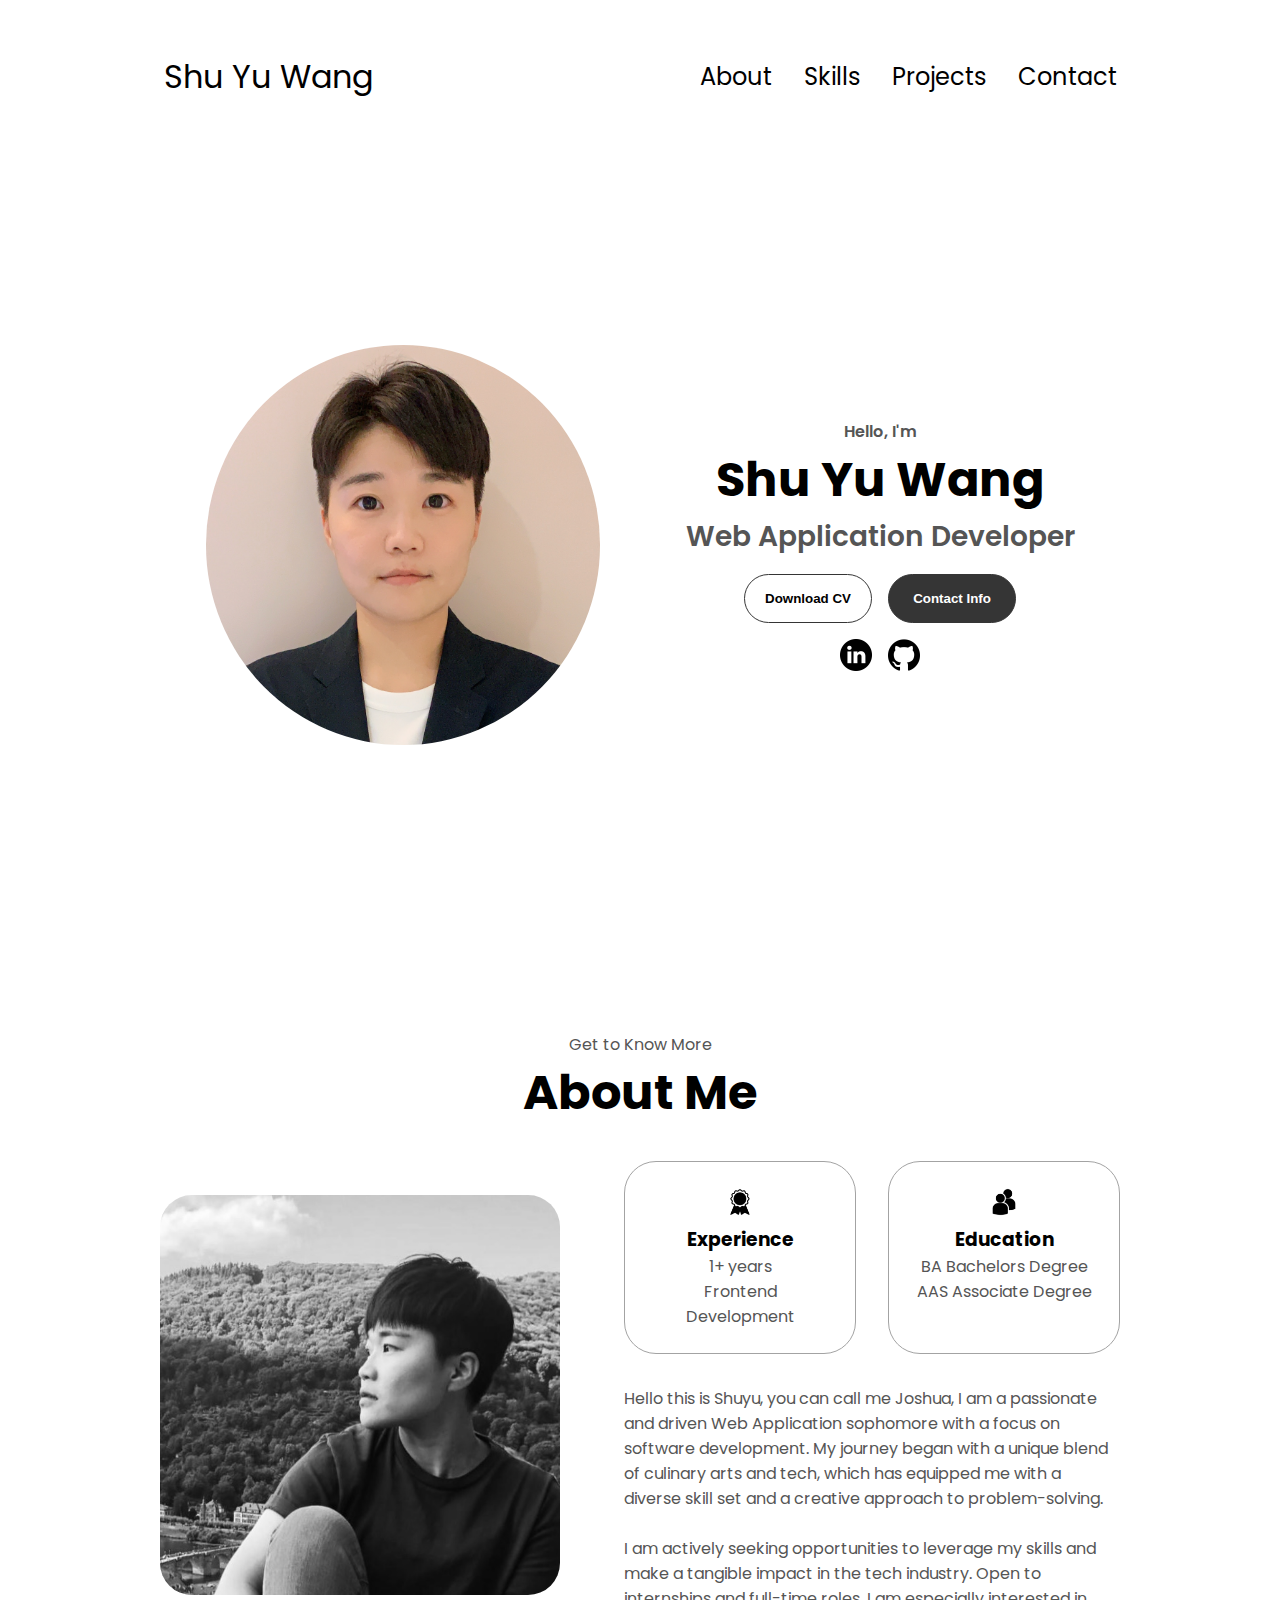
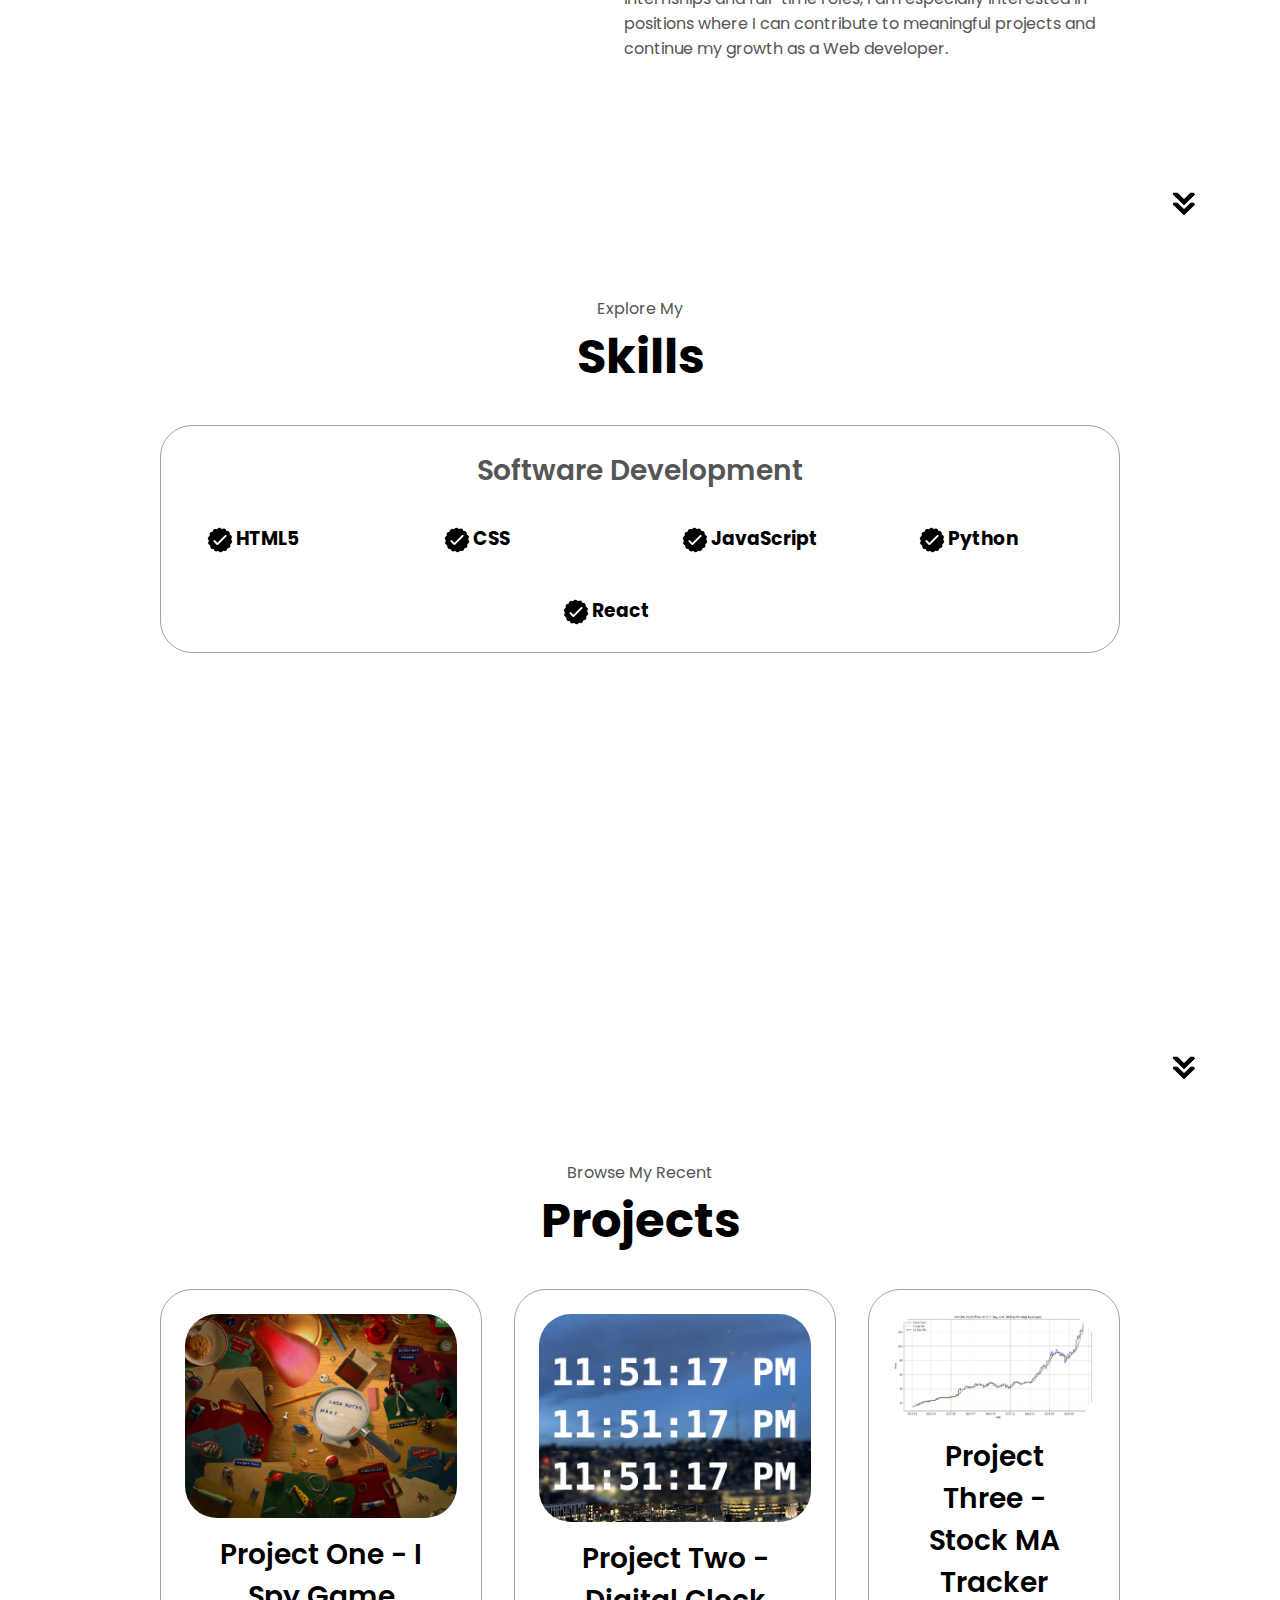
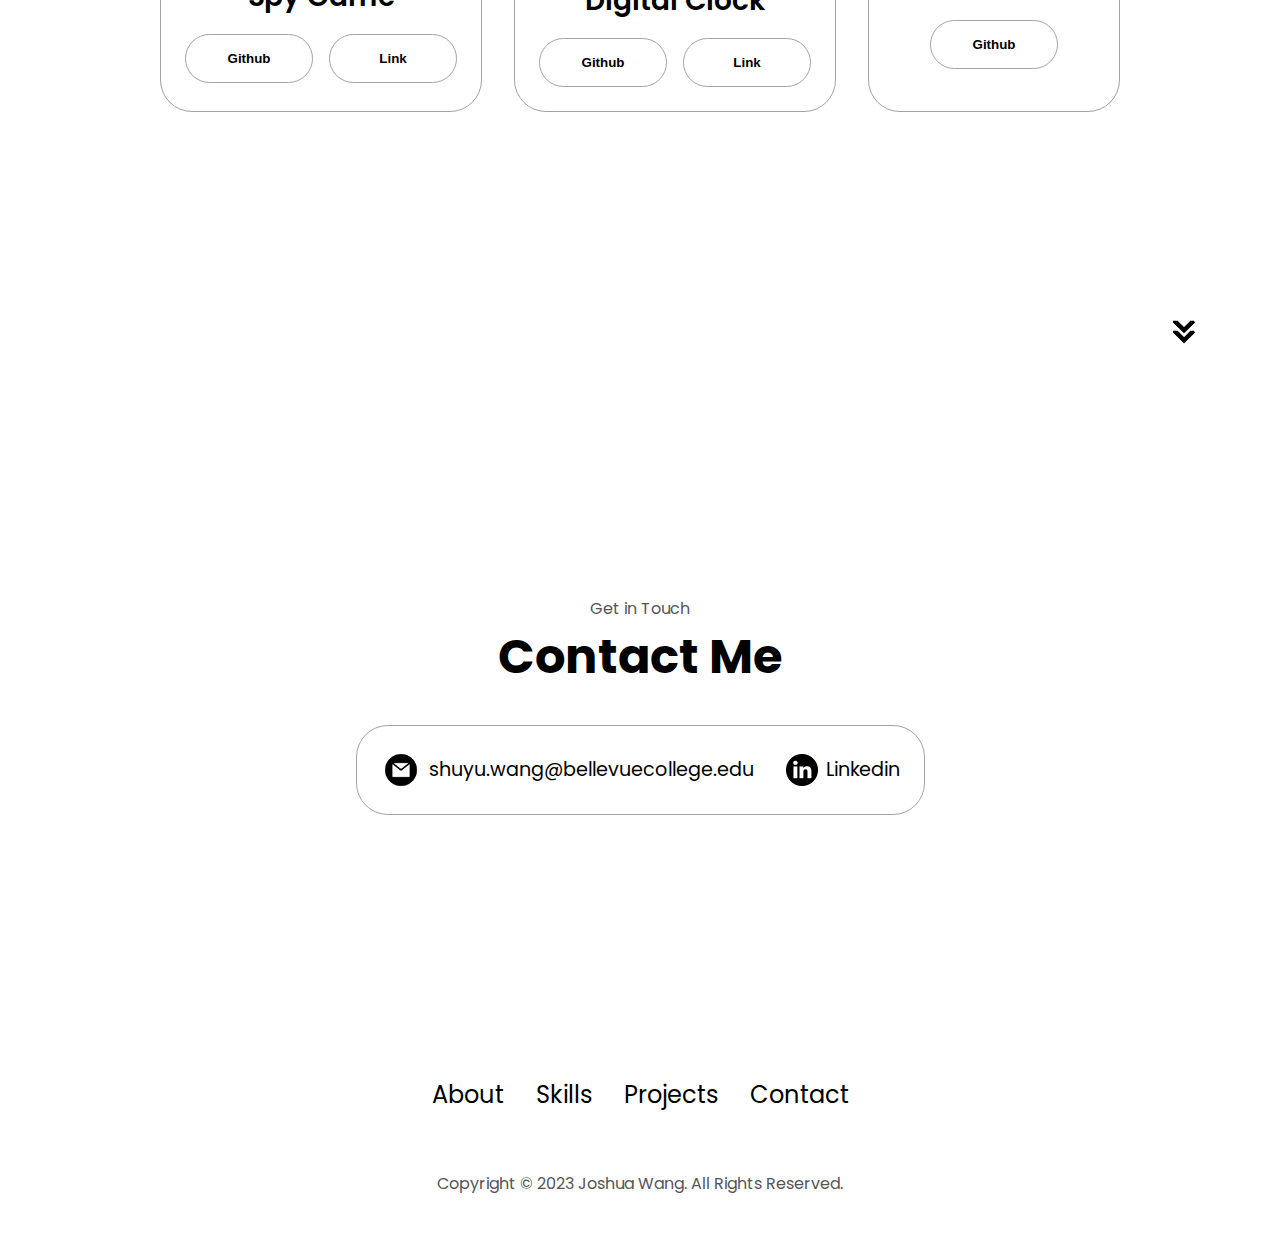
==== commit e23f8a30: "Update index.html" ====
--- a/index.html
+++ b/index.html
@@ -44,7 +44,7 @@
     <div class="section__text">
       <p class="section__text__p1">Hello, I'm</p>
       <h1 class="title">Shu Yu Wang</h1>
-      <p class="section__text__p2">Software Developer</p>
+      <p class="section__text__p2">Web Application Developer</p>
       <div class="btn-container">
         <button class="btn btn-color-2" onclick="window.open('./assets/Resume_ShuYu_2024.pdf')">
           Download CV
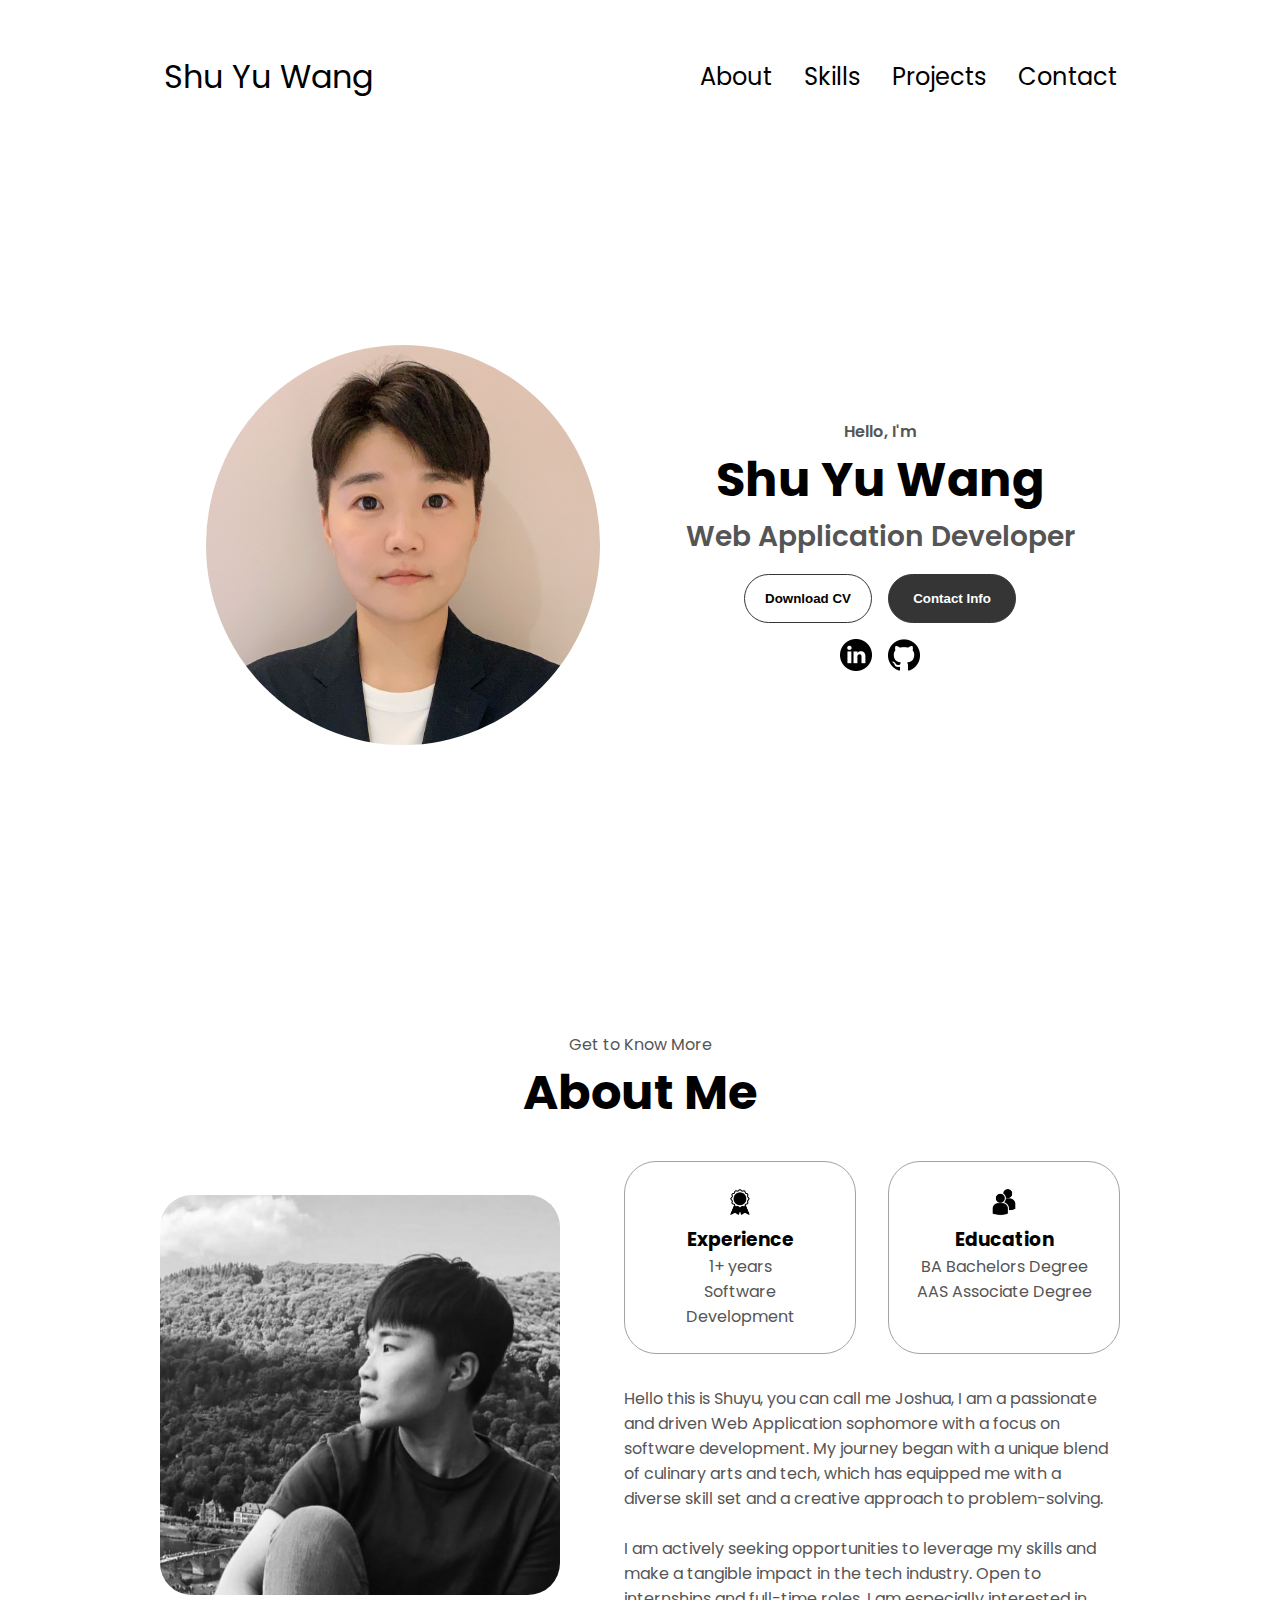
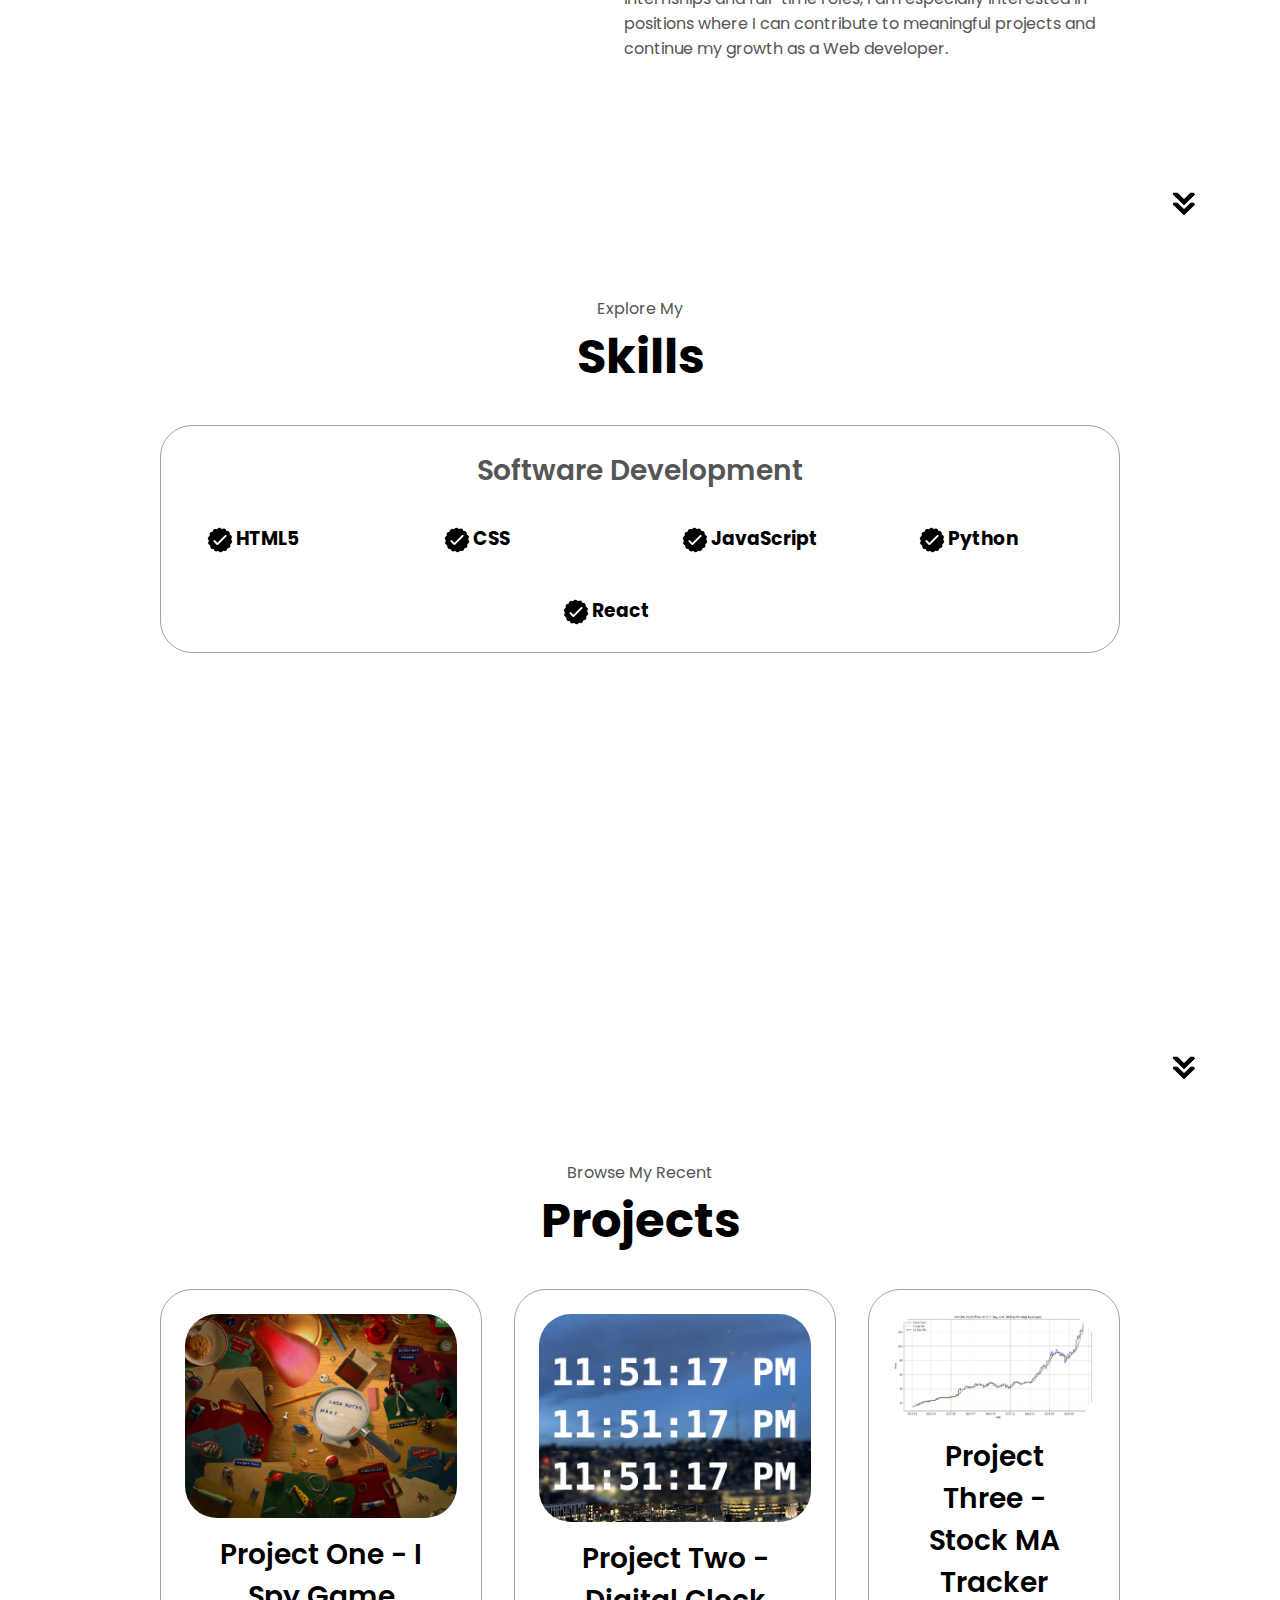
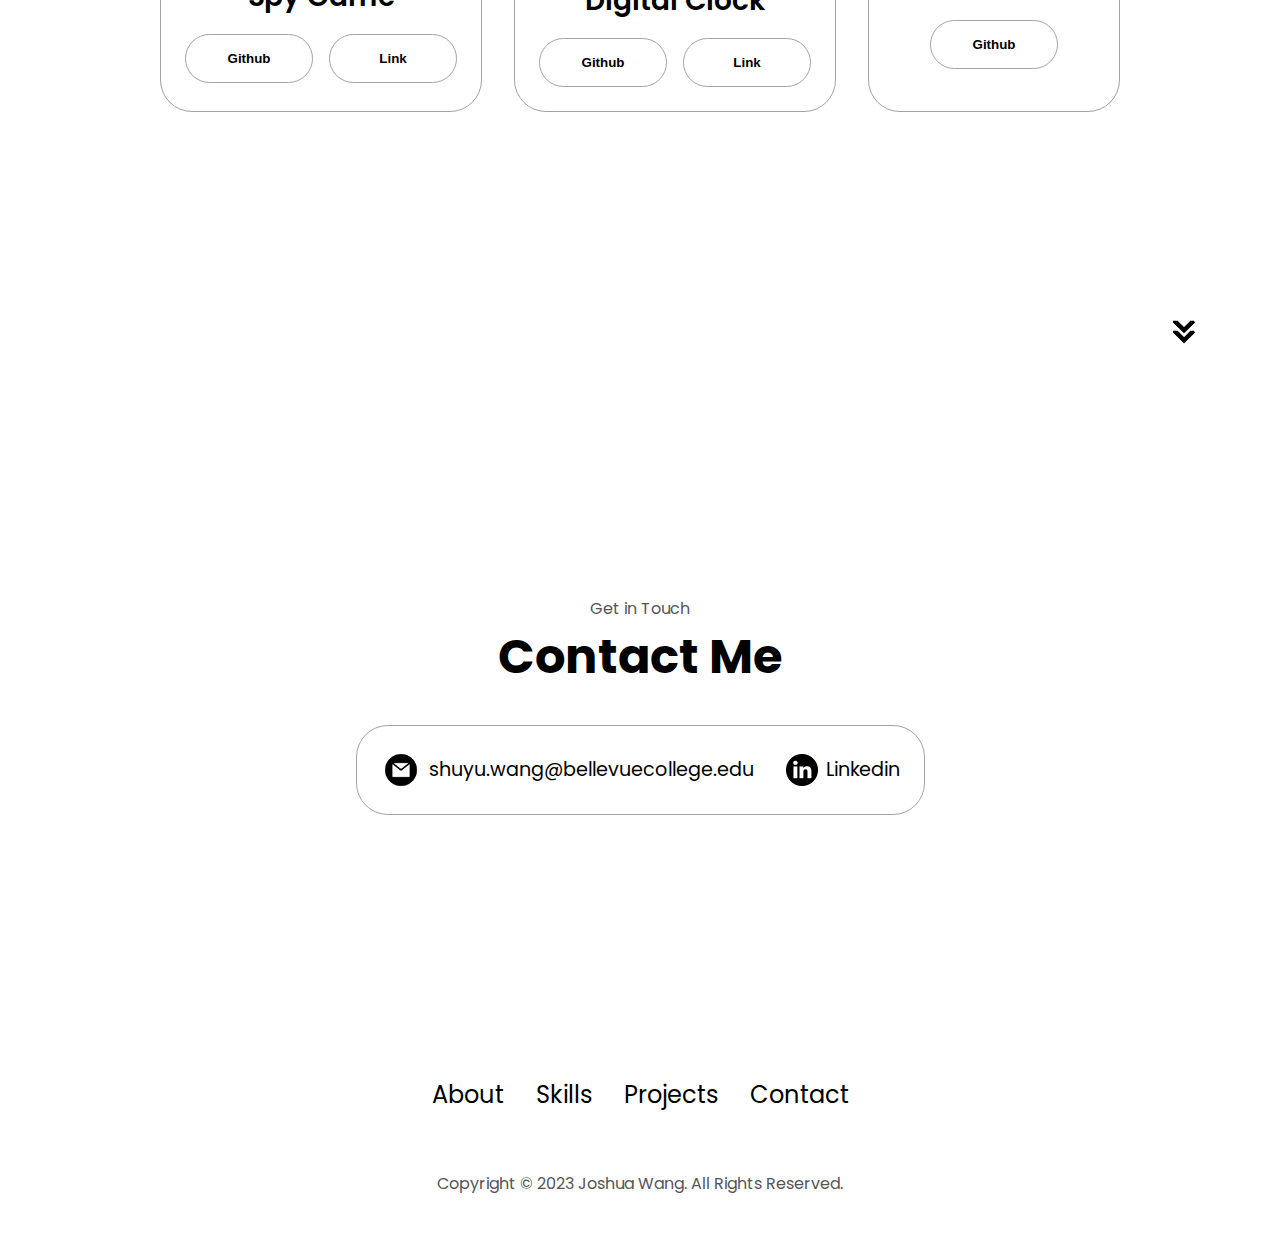
==== commit cab95396: "Update index.html" ====
--- a/index.html
+++ b/index.html
@@ -73,7 +73,7 @@
           <div class="details-container">
             <img src="./assets/experience.png" alt="Experience icon" class="icon" />
             <h3>Experience</h3>
-            <p>1+ years <br />Frontend Development</p>
+            <p>1+ years <br />Software Development</p>
           </div>
           <div class="details-container">
             <img src="./assets/education.png" alt="Education icon" class="icon" />
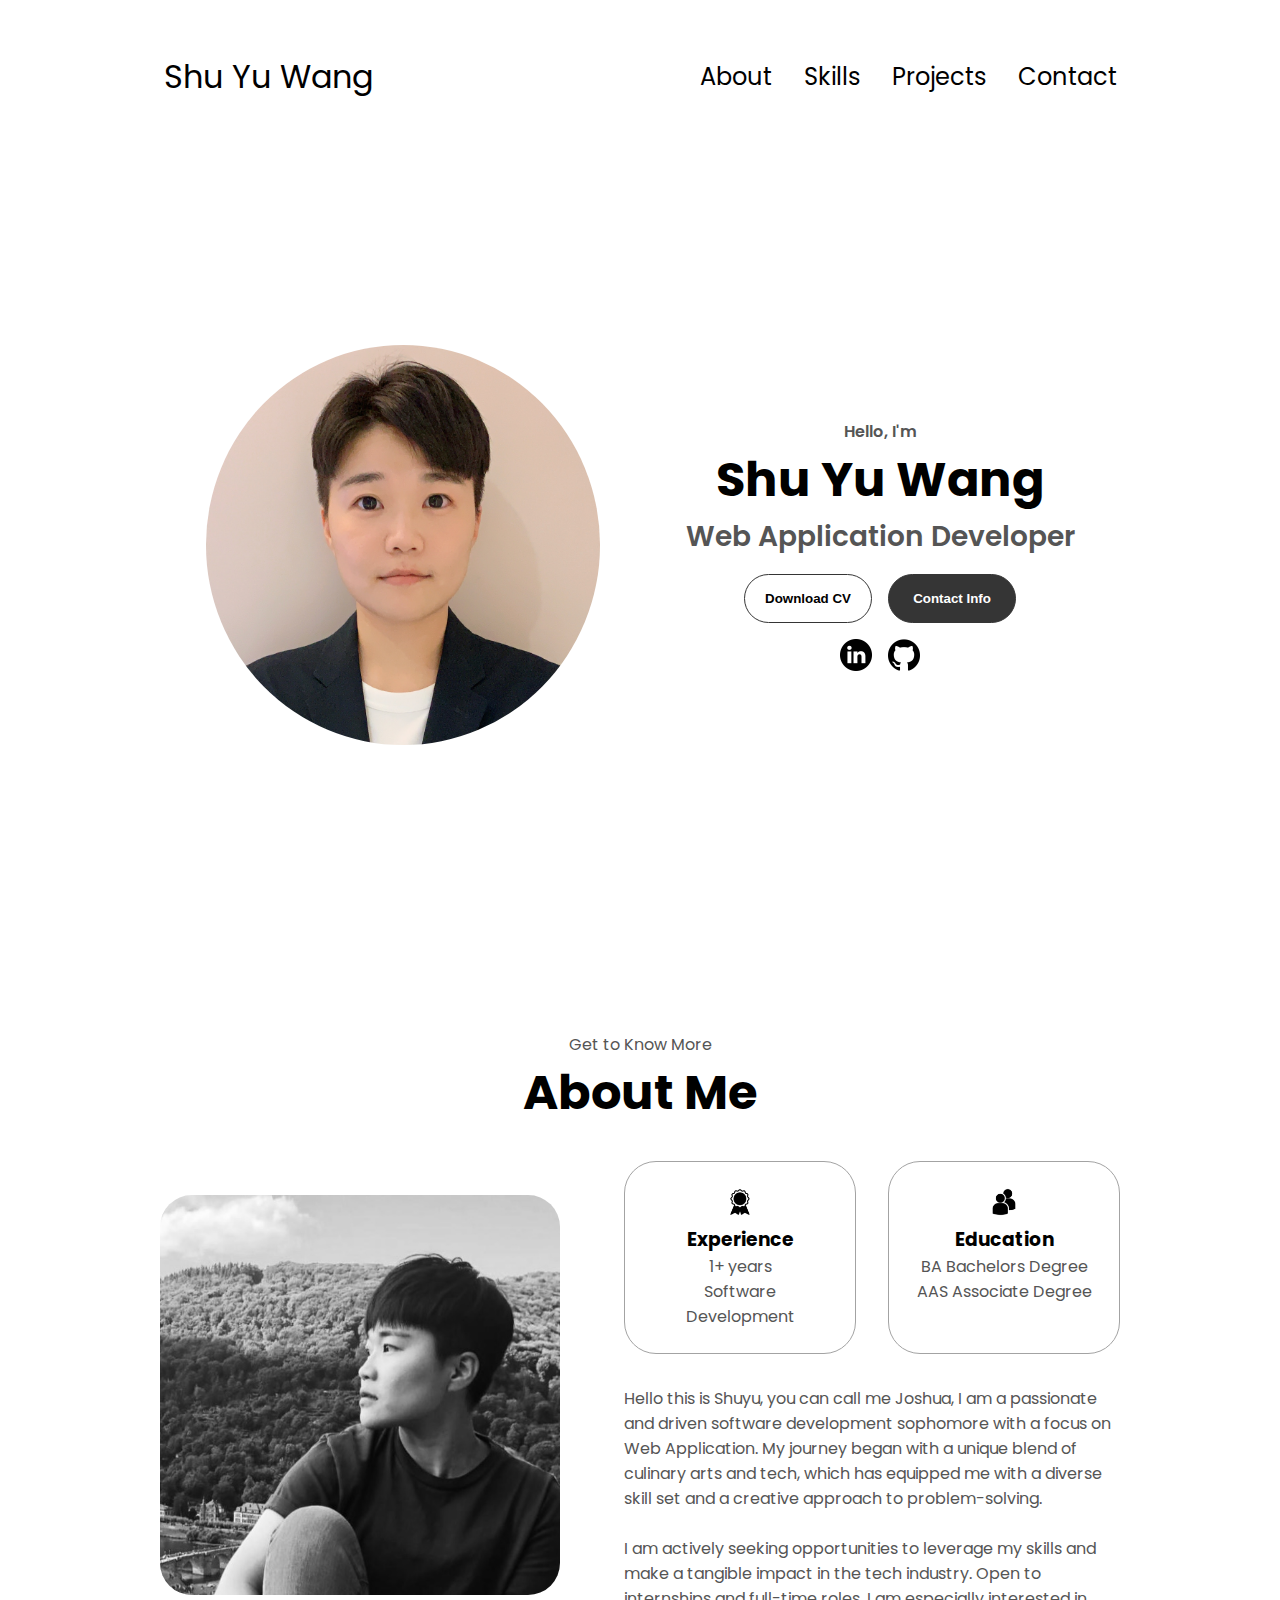
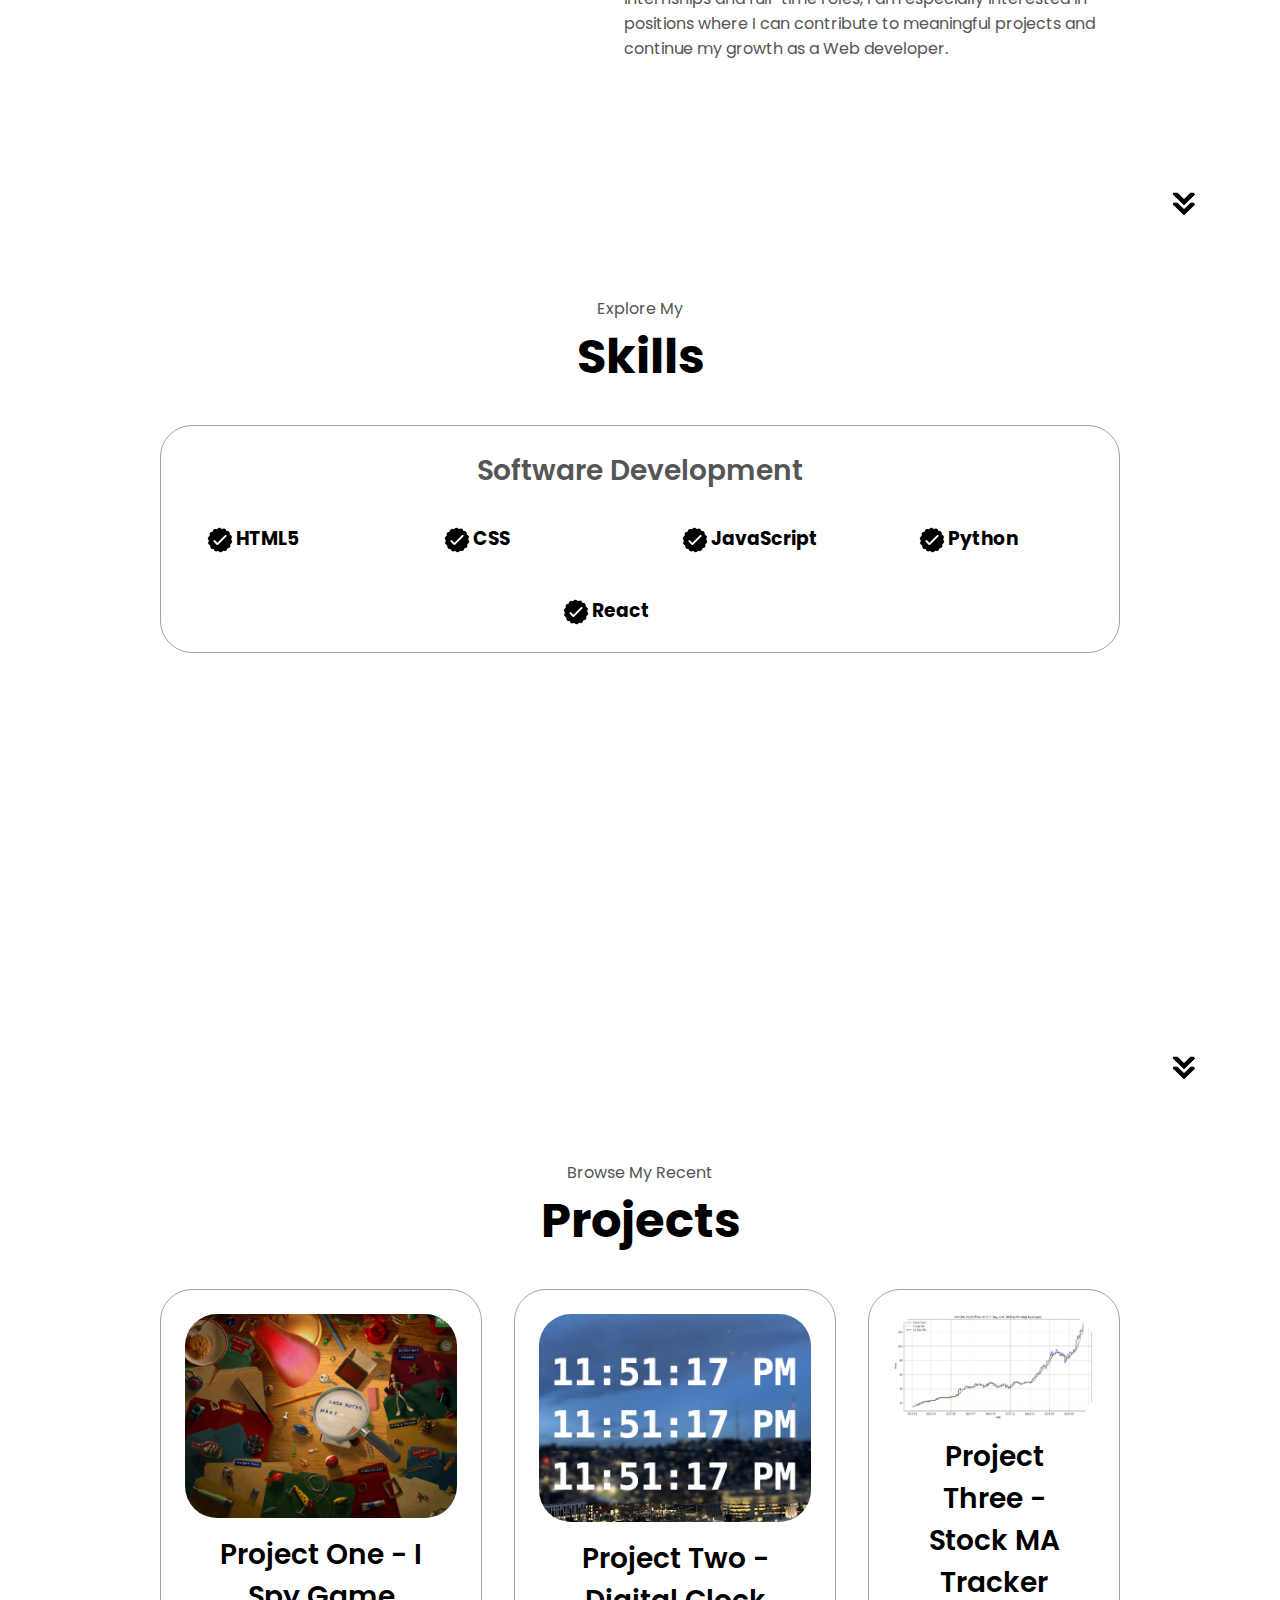
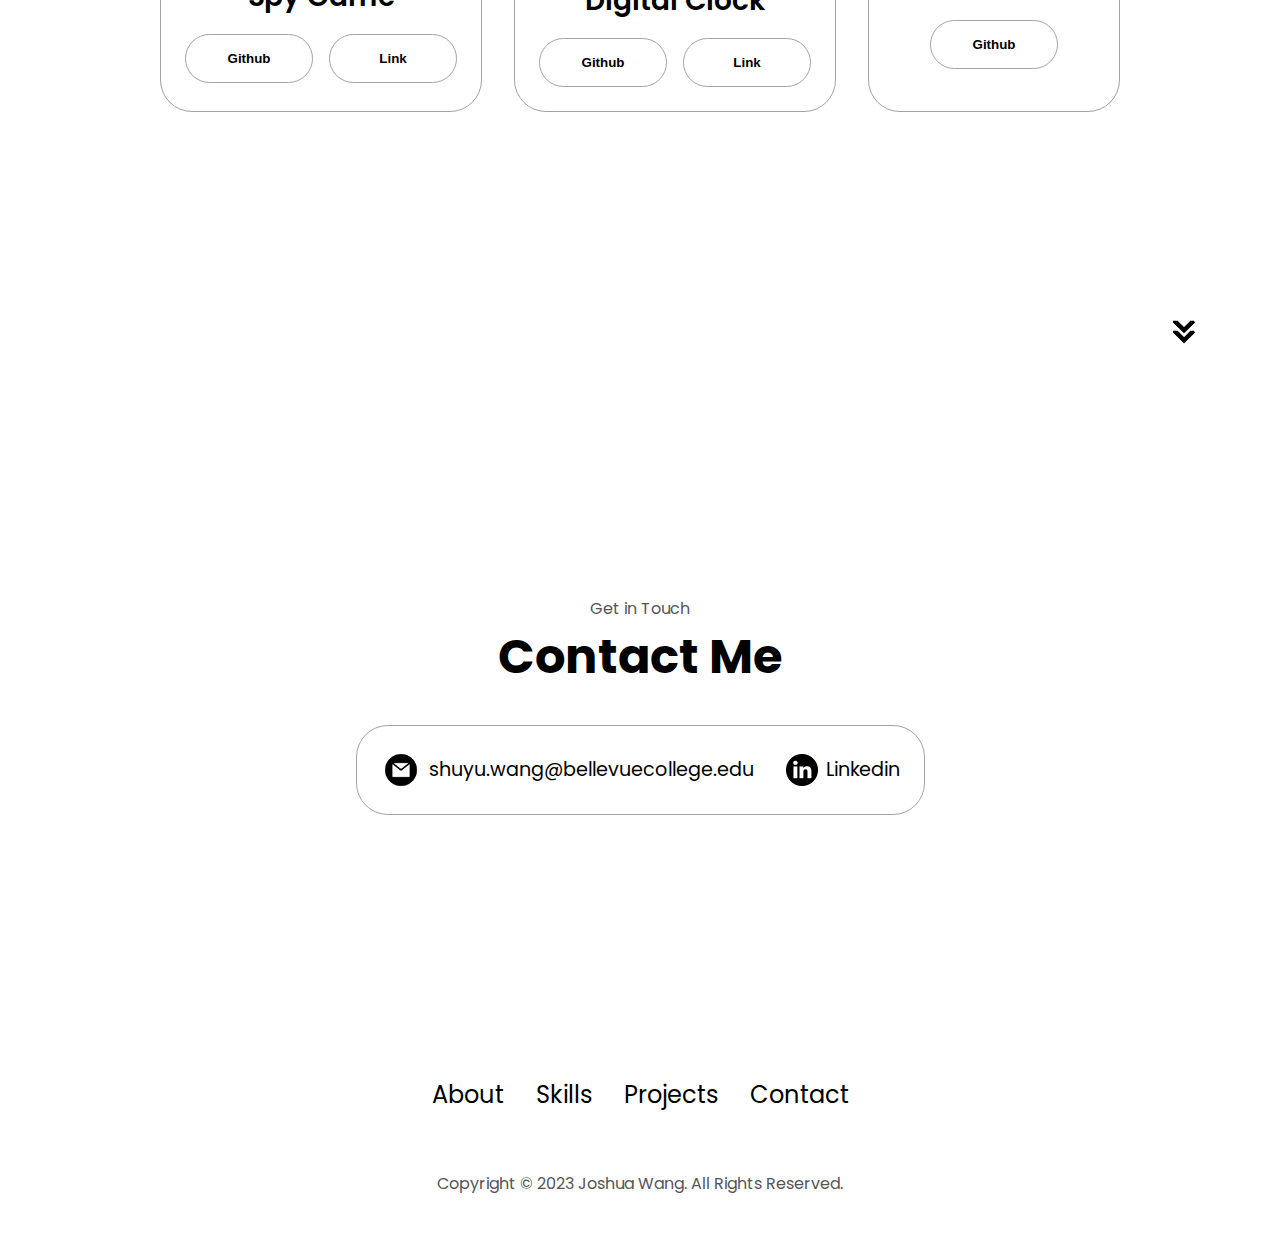
==== commit 8d085f06: "Update index.html" ====
--- a/index.html
+++ b/index.html
@@ -83,7 +83,7 @@
         </div>
         <div class="text-container">
           <p>
-             Hello this is Shuyu, you can call me Joshua, I am a passionate and driven Web Application sophomore with a focus on software development. My journey began with a unique blend of culinary arts and tech, which has equipped me with a diverse skill set and a creative approach to problem-solving.
+             Hello this is Shuyu, you can call me Joshua, I am a passionate and driven software development sophomore with a focus on Web Application. My journey began with a unique blend of culinary arts and tech, which has equipped me with a diverse skill set and a creative approach to problem-solving.
           </p>
           <br />
           <p>
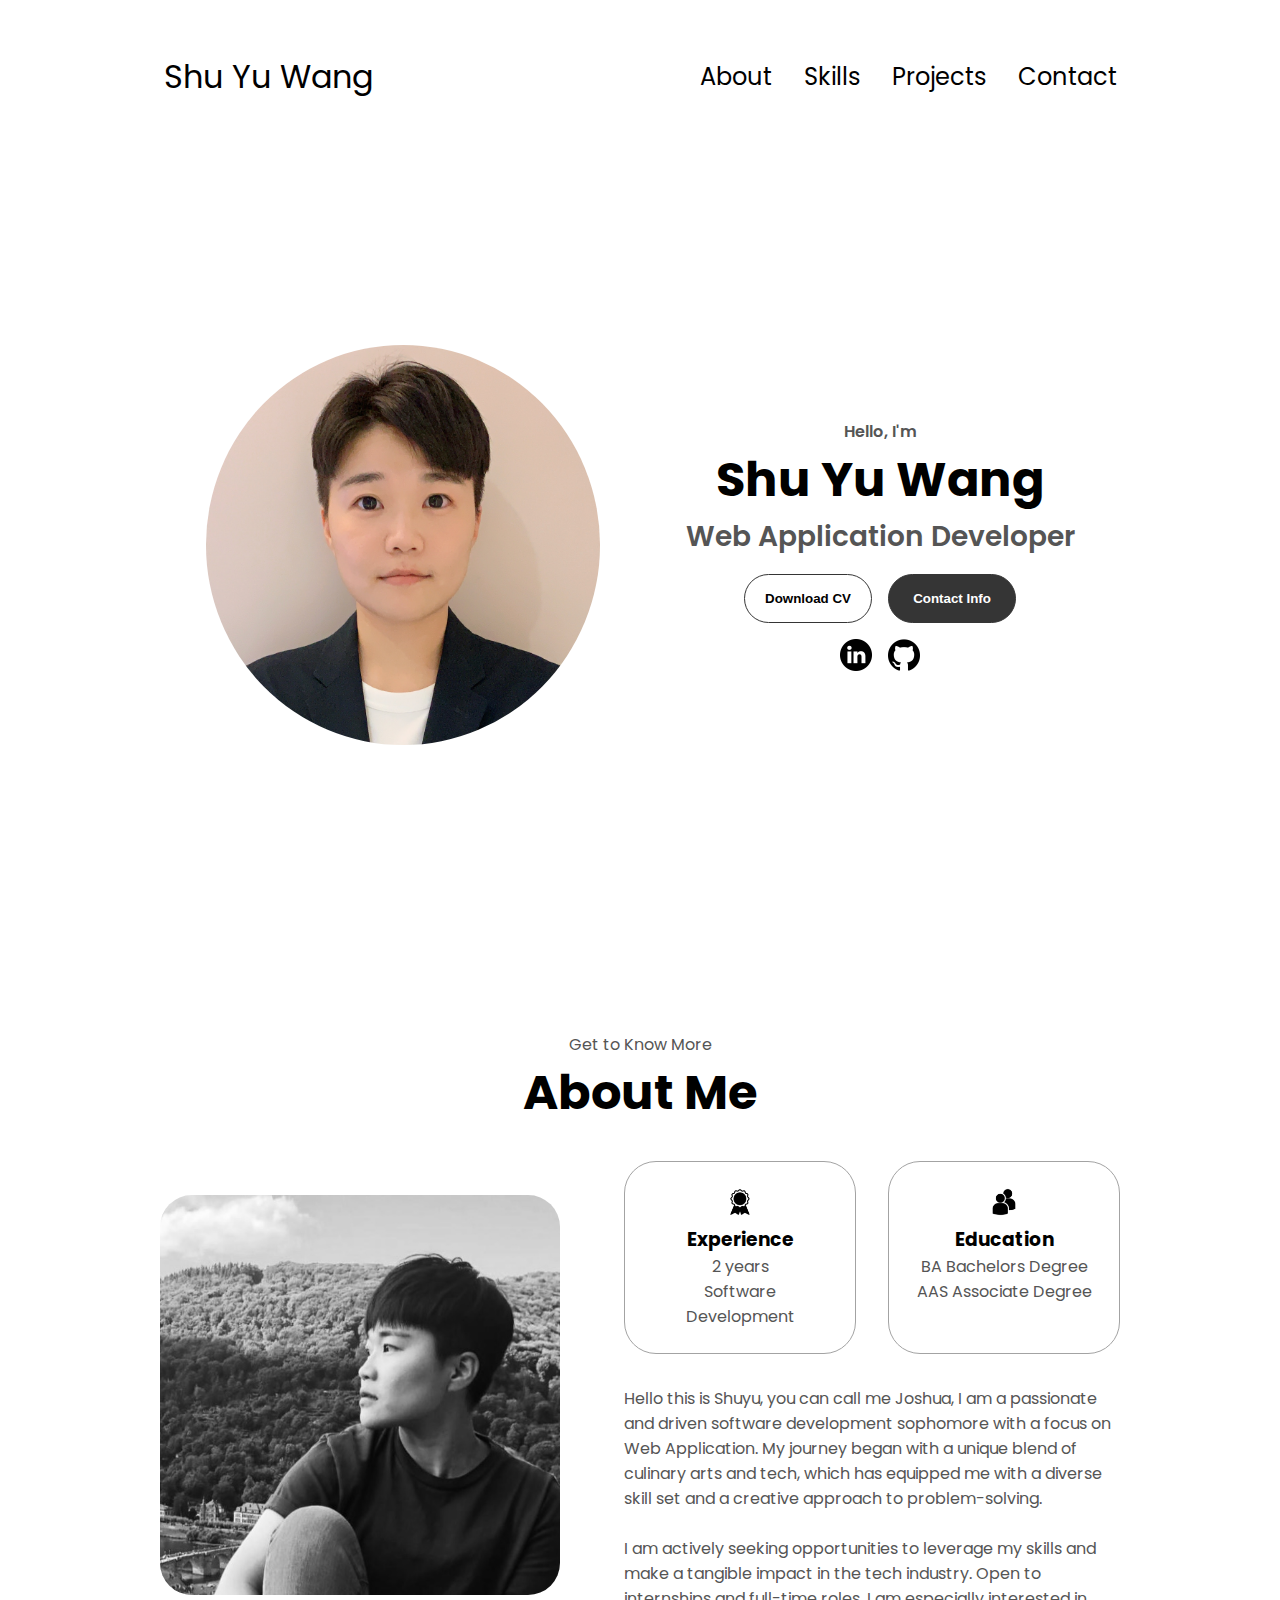
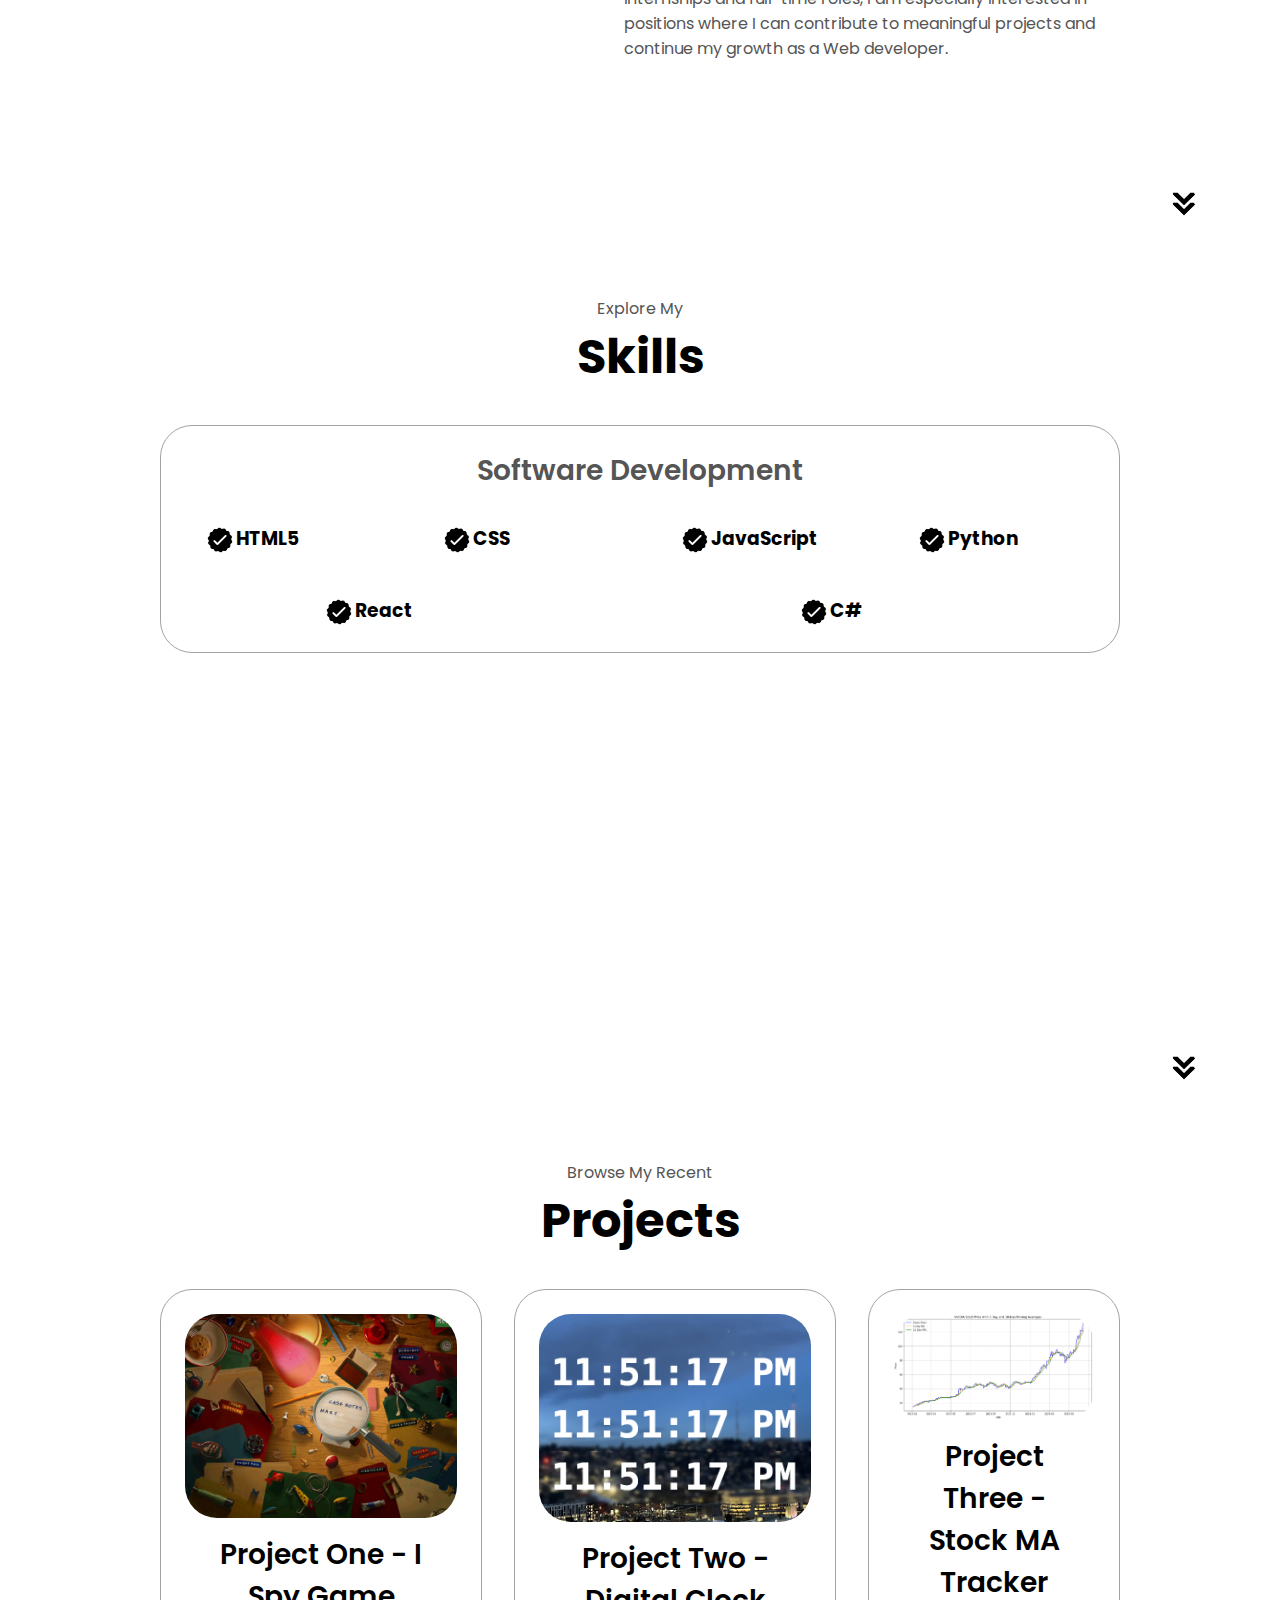
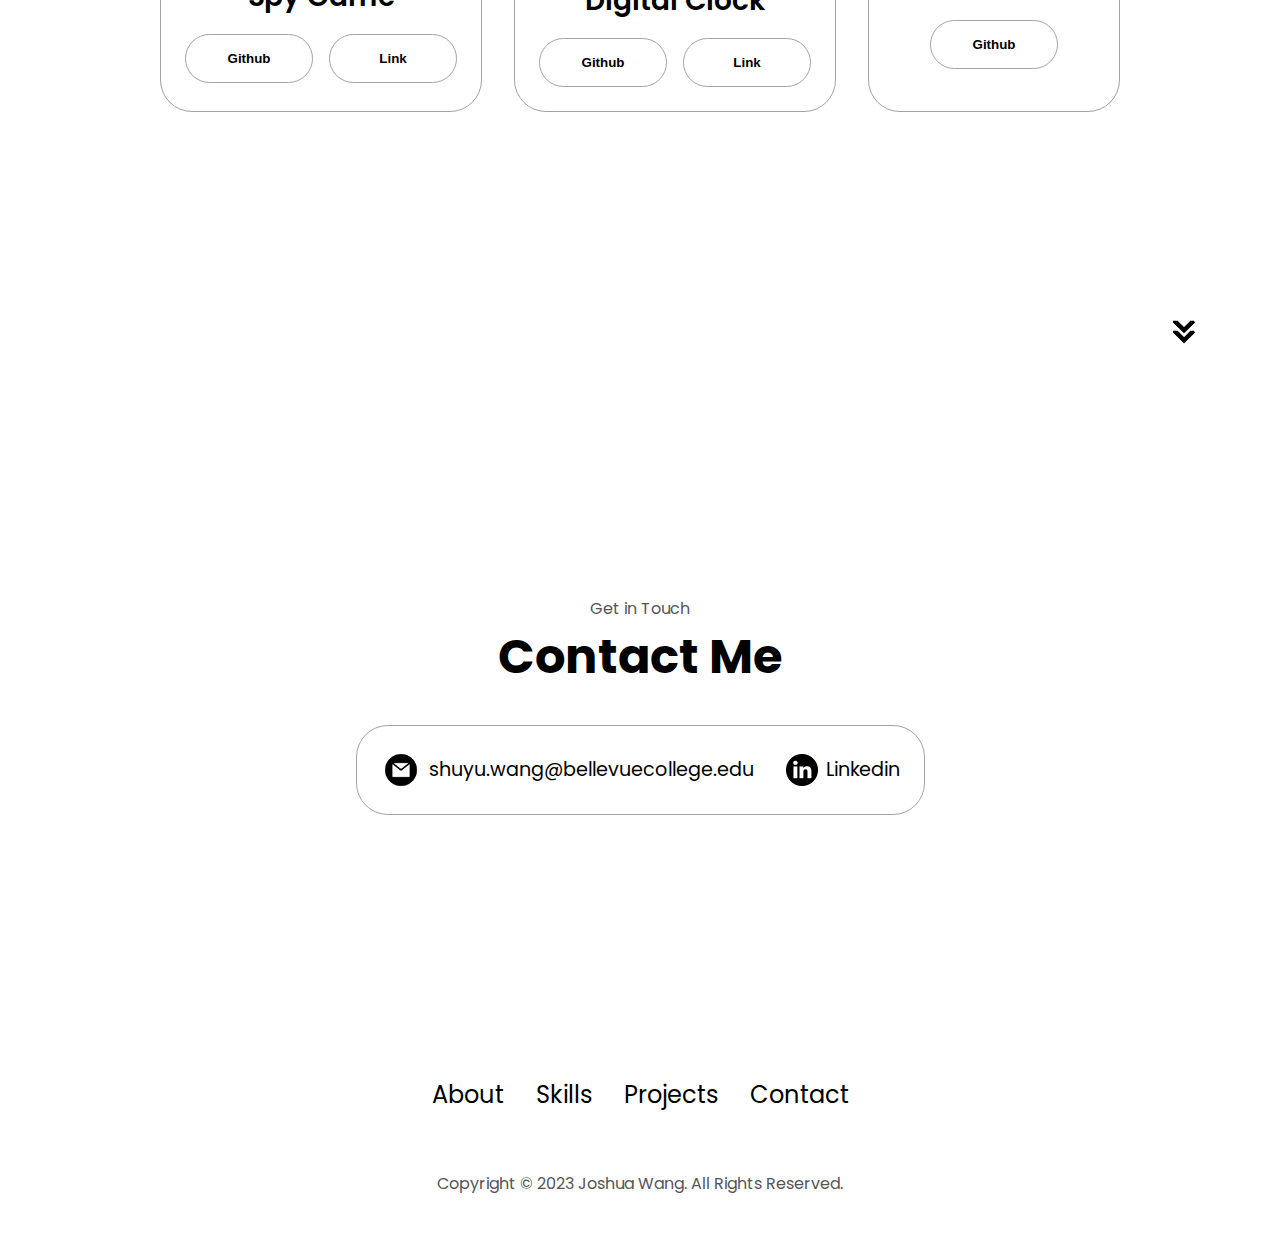
==== commit a38a4acb: "Update index.html" ====
--- a/index.html
+++ b/index.html
@@ -73,7 +73,7 @@
           <div class="details-container">
             <img src="./assets/experience.png" alt="Experience icon" class="icon" />
             <h3>Experience</h3>
-            <p>1+ years <br />Software Development</p>
+            <p>2 years <br />Software Development</p>
           </div>
           <div class="details-container">
             <img src="./assets/education.png" alt="Education icon" class="icon" />
@@ -134,6 +134,12 @@
               <img src="./assets/checkmark.png" alt="Experience icon" class="icon" />
               <div>
                 <h3>React</h3>
+              </div>
+            </article>
+            <article>
+              <img src="./assets/checkmark.png" alt="Experience icon" class="icon" />
+              <div>
+                <h3>C#</h3>
               </div>
             </article>
           </div>
